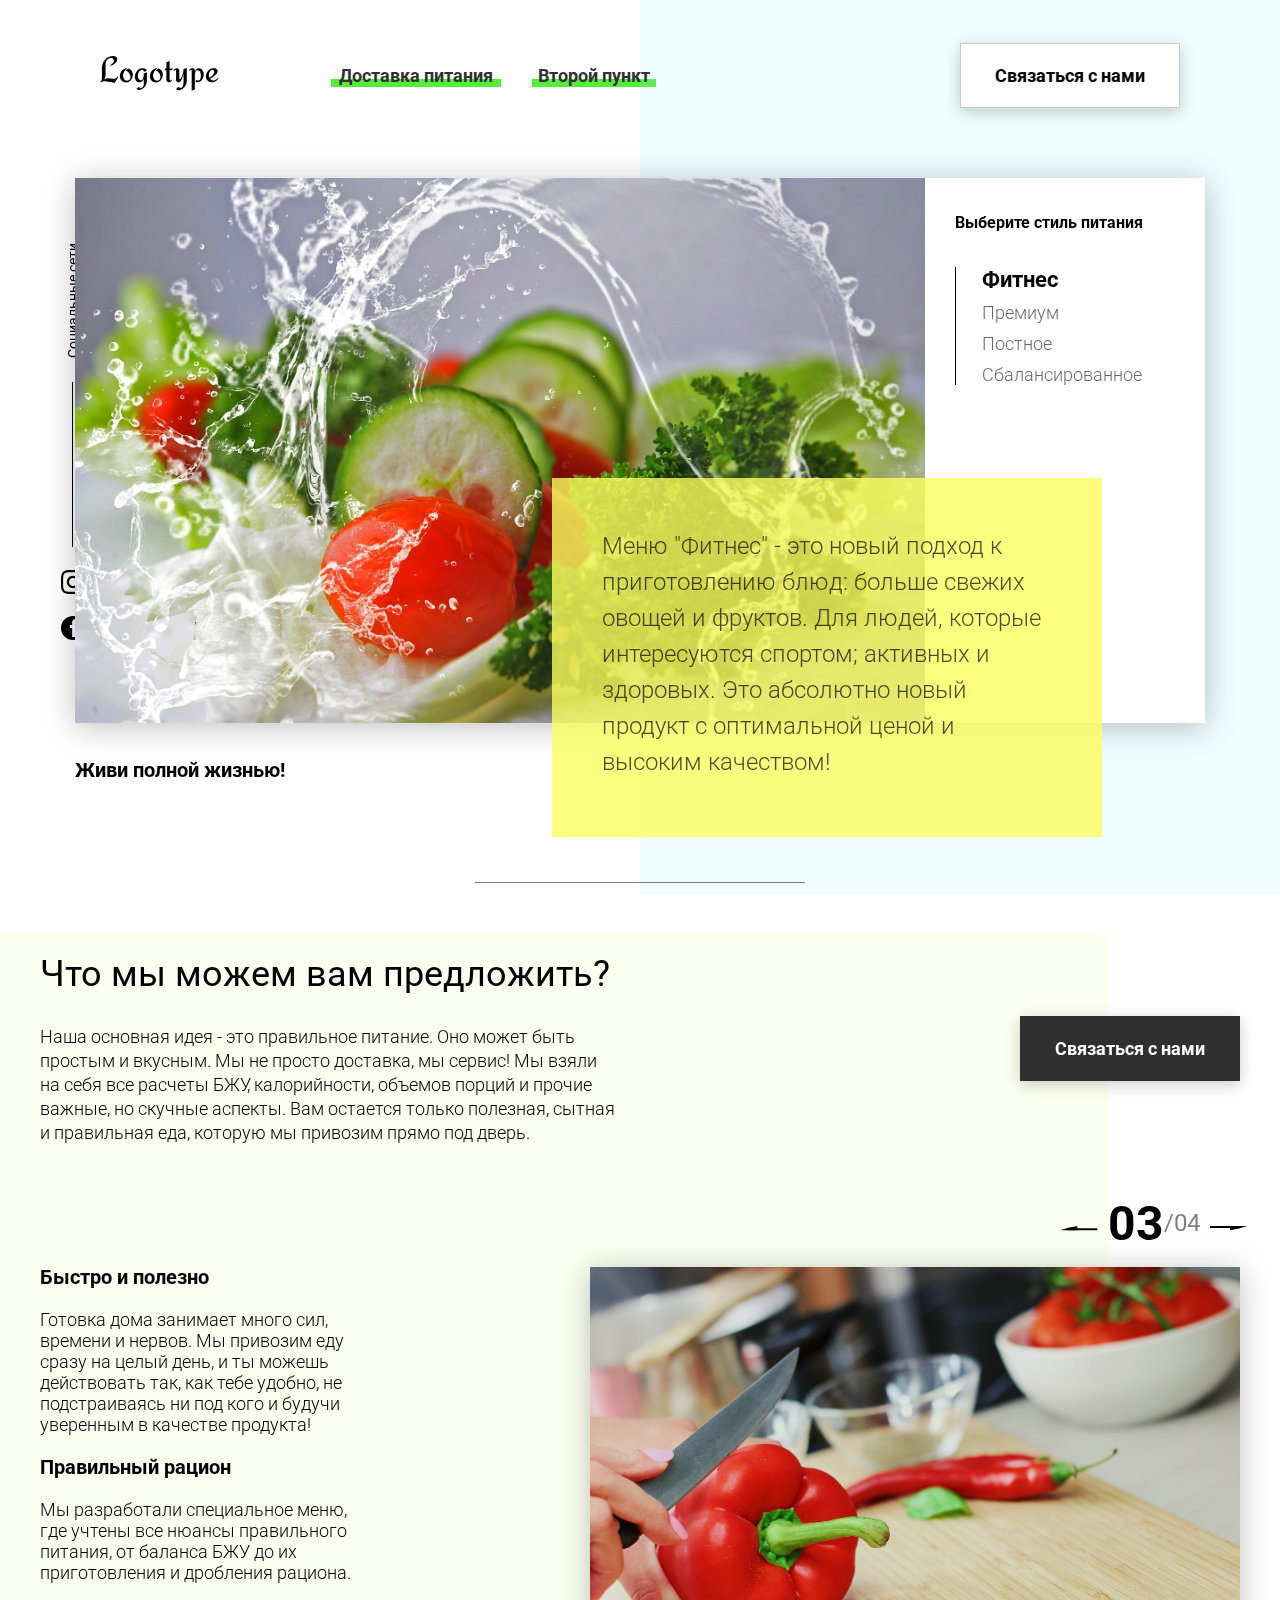
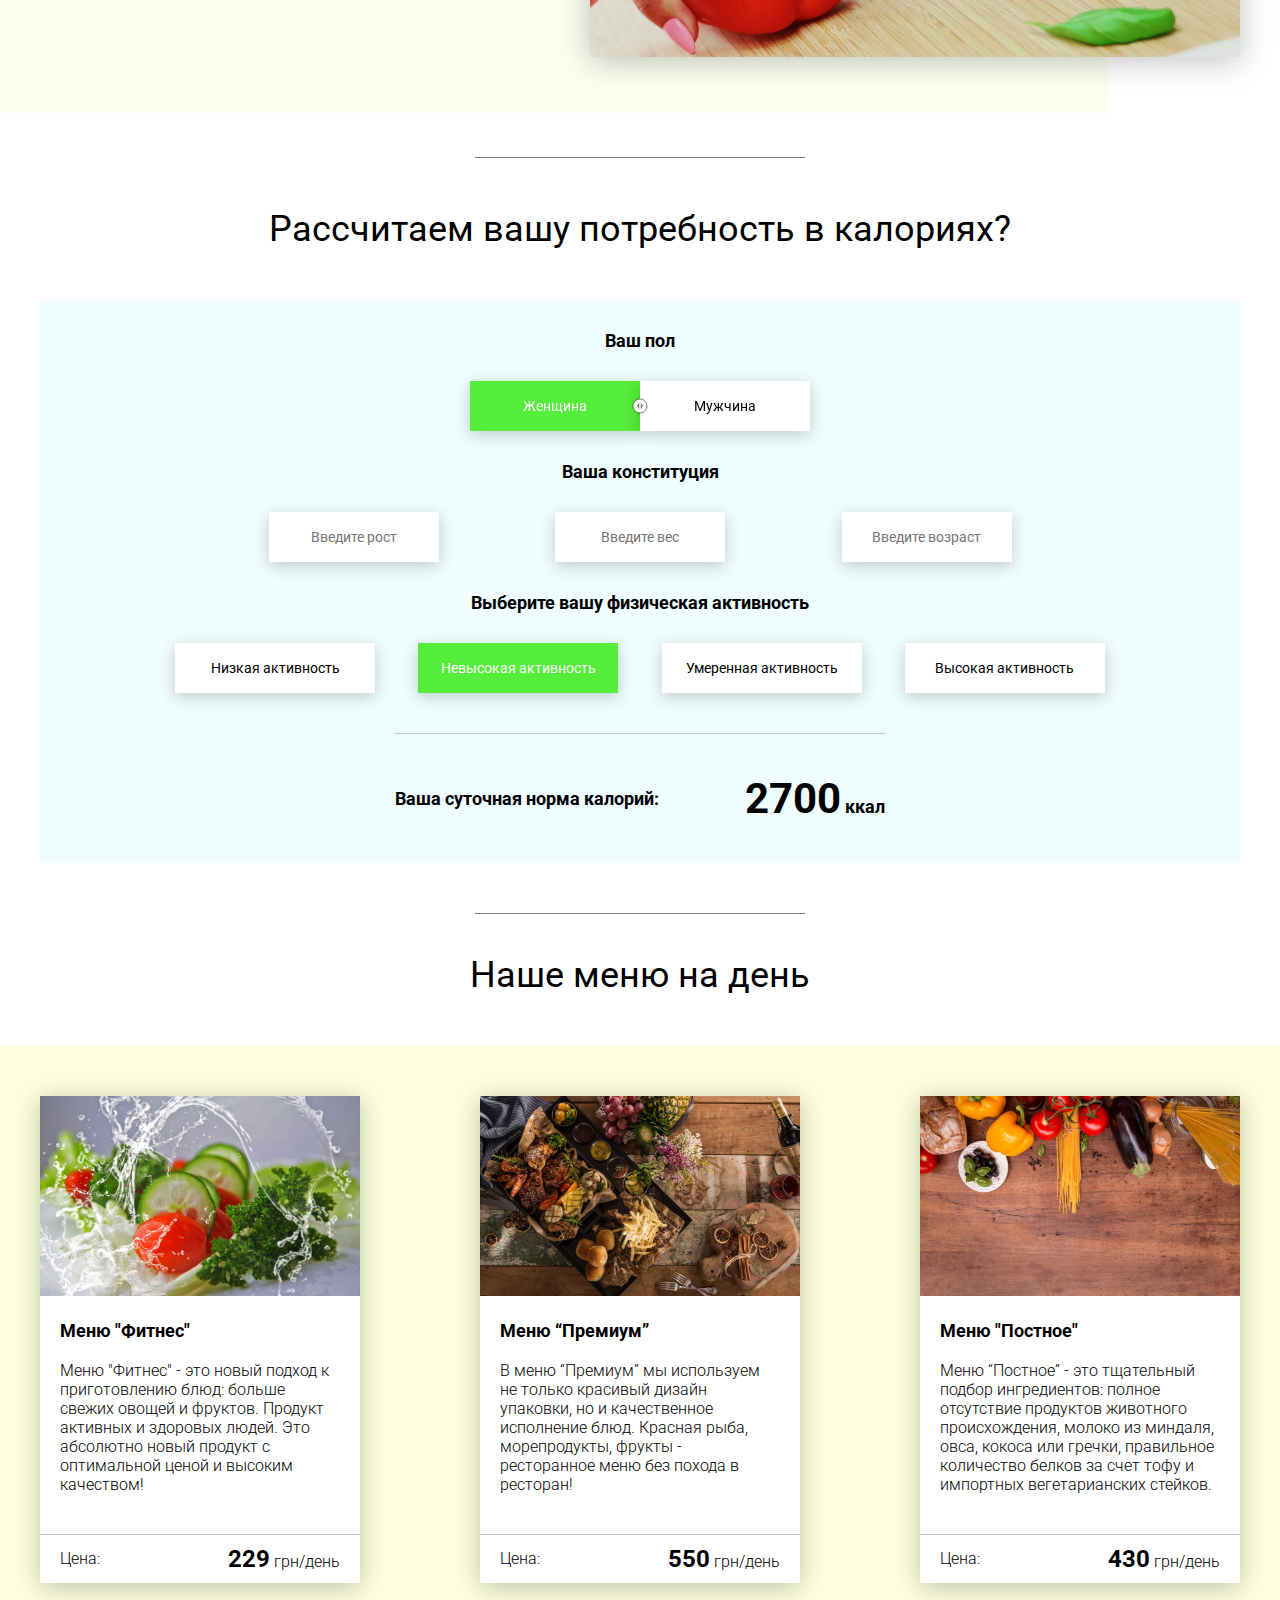
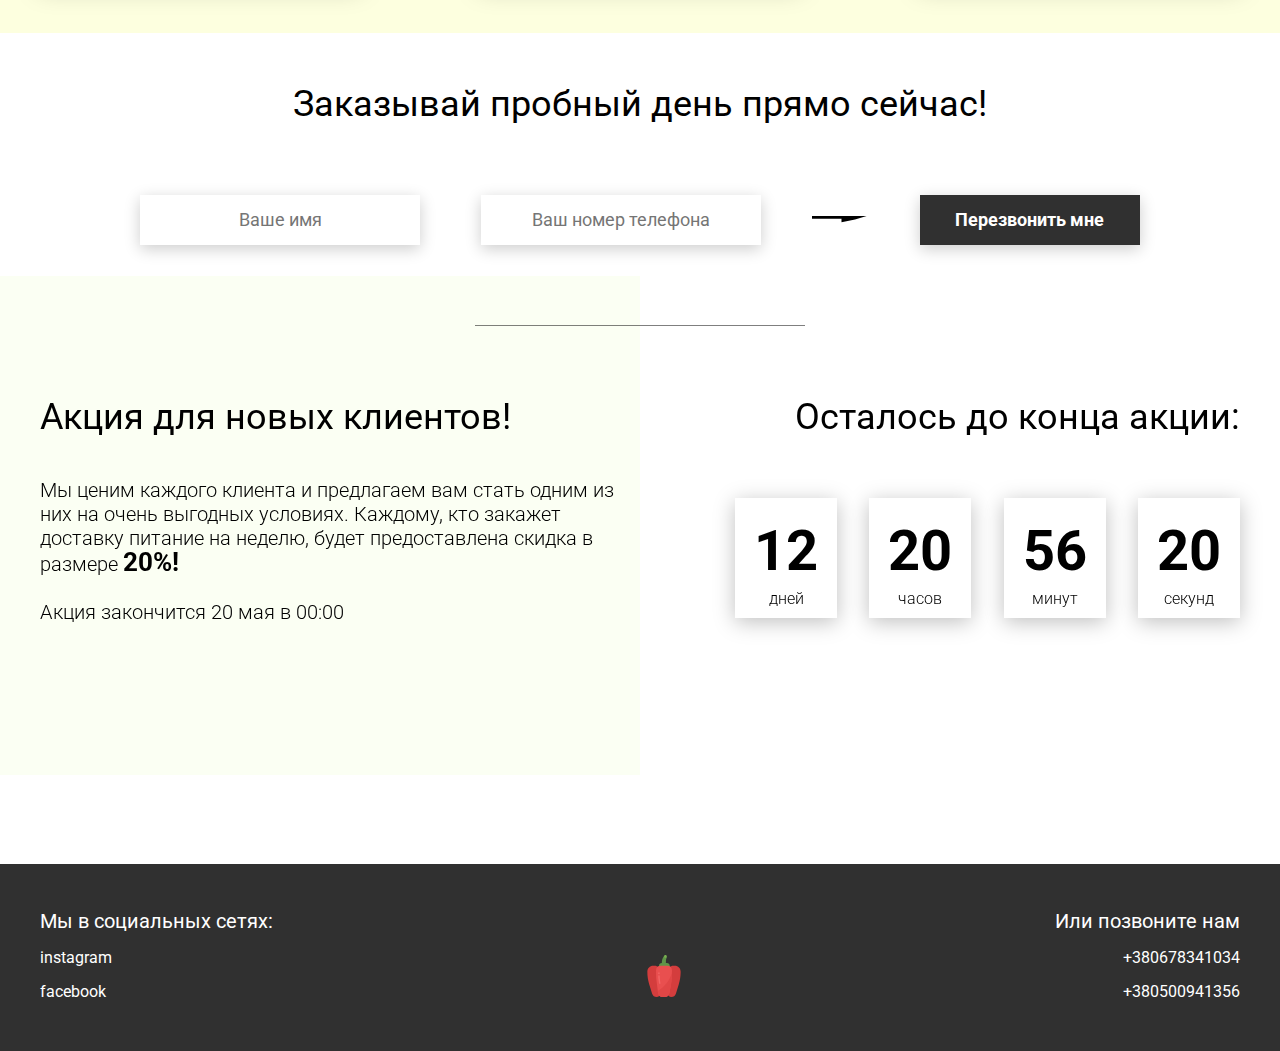
==== Tabs/tabs.html @ c3849057 "create tabs on page" ====
<!DOCTYPE html>
<html lang="en">
<head>
    <meta charset="UTF-8">
    <meta name="viewport" content="width=device-width, initial-scale=1.0">
    <title>Food</title>
    <link rel="stylesheet" href="css/style.css">
</head>
<body>
    <header class="header">
        <div class="header__left-block">
            <div class="header__logo">
                <img src="icons/logo.svg" alt="Логотип">
            </div>
            <nav class="header__links">
                <a href="#" class="header__link">Доставка питания</a>
                <a href="#" class="header__link">Второй пункт</a>
            </nav>
        </div>
        <div class="header__right-block">
            <button class="btn btn_white">Связаться с нами</button>
        </div>
    </header>
    <div class="sidepanel">
        <div class="sidepanel__text"><span>Социальные сети</span></div>
        <div class="sidepanel__divider"></div>
        <a href="#" class="sidepanel__icon">
            <img src="icons/instagram.svg" alt="instagram">
        </a>
        <a href="#" class="sidepanel__icon">
            <img src="icons/facebook.svg" alt="facebook">
        </a>
    </div>

    <div class="preview">
        <div class="bgc_blue"></div>
        <div class="container">
            <div class="tabcontainer">
                <div class="tabcontent">
                    <img src="img/tabs/vegy.jpg" alt="vegy">
                    <div class="tabcontent__descr">
                        Меню "Фитнес" - это новый подход к приготовлению блюд: больше свежих овощей и фруктов. Для людей, которые интересуются спортом; активных и здоровых. Это абсолютно новый продукт с оптимальной ценой и высоким качеством!
                    </div>
                </div>
                <div class="tabcontent">
                    <img src="img/tabs/elite.jpg" alt="elite">
                    <div class="tabcontent__descr">
                        Меню “Премиум” - мы используем не только красивый дизайн упаковки, но и качественное исполнение блюд. Красная рыба, морепродукты, фрукты - ресторанное меню без похода в ресторан!                                     
                    </div>
                </div>
                <div class="tabcontent">
                    <img src="img/tabs/post.jpg" alt="post">
                    <div class="tabcontent__descr">
                        Наше специальное “Постное меню” - это тщательный подбор ингредиентов: полное отсутствие продуктов животного происхождения. Полная гармония с собой и природой в каждом элементе! Все будет Ом!                                     
                    </div>
                </div>
                <div class="tabcontent">
                    <img src="img/tabs/vegy.jpg" alt="vegy">
                    <div class="tabcontent__descr">
                        Меню "Сбалансированное" - это соответствие вашего рациона всем научным рекомендациям. Мы тщательно просчитываем вашу потребность в к/б/ж/у и создаем лучшие блюда для вас.
                    </div>
                </div>
                <div class="tabheader">
                    <h3>Выберите стиль питания</h3>
                    <div class="tabheader__items">
                        <div class="tabheader__item tabheader__item_active">Фитнес</div>
                        <div class="tabheader__item">Премиум</div>
                        <div class="tabheader__item">Постное</div>
                        <div class="tabheader__item">Сбалансированное</div>
                    </div>
                </div>
            </div>
            <div class="preview__life">Живи полной жизнью!</div>
        </div>
    </div>

    <div class="divider"></div>

    <div class="offer">
        <div class="bgc_y"></div>
        <div class="container">
            <div class="offer__text">
                <h2 class="title">Что мы можем вам предложить?</h2>
                <div class="offer__descr">
                    Наша основная идея - это правильное питание. Оно может быть простым и вкусным. Мы не просто доставка, мы сервис! Мы взяли на себя все расчеты БЖУ, калорийности, объемов порций и прочие важные, но скучные аспекты. Вам остается только полезная, сытная и правильная еда, которую мы привозим прямо под дверь.
                </div>
            </div>
            <div class="offer__action">
                <button class="btn btn_dark">Связаться с нами</button>
            </div>
        </div>
        <div class="container">
            <div class="offer__advantages">
                <h2>Быстро и полезно</h2>
                <div class="offer__advantages-text">
                    Готовка дома занимает много сил, времени и нервов. Мы привозим еду сразу на целый день, и ты можешь действовать так, как тебе удобно, не подстраиваясь ни под кого и будучи уверенным в качестве продукта!
                </div>
                <h2>Правильный рацион</h2>
                <div class="offer__advantages-text">
                    Мы разработали специальное меню, где учтены все нюансы правильного питания, от баланса БЖУ до их приготовления и дробления рациона.
                </div>
            </div>
            <div class="offer__slider">
                <div class="offer__slider-counter">
                    <div class="offer__slider-prev">
                        <img src="icons/left.svg" alt="prev">
                    </div>
                    <span id="current">03</span>
                    /
                    <span id="total">04</span>
                    <div class="offer__slider-next">
                        <img src="icons/right.svg" alt="next">
                    </div>
                </div>
                <div class="offer__slider-wrapper">
                    <div class="offer__slide">
                        <img src="img/slider/pepper.jpg" alt="pepper">
                    </div>
                    <!-- <div class="offer__slide">
                        <img src="img/slider/food-12.jpg" alt="food">
                    </div>
                    <div class="offer__slide">
                        <img src="img/slider/olive-oil.jpg" alt="oil">
                    </div>
                    <div class="offer__slide">
                        <img src="img/slider/paprika.jpg" alt="paprika">
                    </div> -->
                </div>
            </div>
        </div>
    </div>

    <div class="divider"></div>

    <div class="calculating">
        <div class="container">
            <h2 class="title">Рассчитаем вашу потребность в калориях?
            </h2>
            <div class="calculating__field">
                <div class="calculating__subtitle">
                    Ваш пол
                </div>
                <div class="calculating__choose" id="gender">
                    <div class="calculating__choose-item calculating__choose-item_active">Женщина</div>
                    <div class="calculating__choose-item">Мужчина</div>
                </div>

                <div class="calculating__subtitle">
                    Ваша конституция
                </div>
                <div class="calculating__choose calculating__choose_medium">
                    <input type="text" id="height" placeholder="Введите рост" class="calculating__choose-item">
                    <input type="text" id="weight" placeholder="Введите вес"  class="calculating__choose-item">
                    <input type="text" id="age" placeholder="Введите возраст" class="calculating__choose-item">
                </div>

                <div class="calculating__subtitle">
                    Выберите вашу физическая активность
                </div>
                <div class="calculating__choose calculating__choose_big">
                    <div id="low" class="calculating__choose-item">Низкая активность </div>
                    <div id="small"  class="calculating__choose-item calculating__choose-item_active">Невысокая активность</div>
                    <div id="medium" class="calculating__choose-item">Умеренная активность</div>
                    <div id="high" class="calculating__choose-item">Высокая активность</div>
                </div>

                <div class="calculating__divider"></div>

                <div class="calculating__total">
                    <div class="calculating__subtitle">
                        Ваша суточная норма калорий:
                    </div>
                    <div class="calculating__result">
                        <span>2700</span> ккал
                    </div>
                </div>
            </div>
        </div>
    </div>

    <div class="divider"></div>

    <div class="menu">
        <h2 class="title">Наше меню на день</h2>

        <div class="menu__field">
            <div class="container">
                <div class="menu__item">
                    <img src="img/tabs/vegy.jpg" alt="vegy">
                    <h3 class="menu__item-subtitle">Меню "Фитнес"</h3>
                    <div class="menu__item-descr">Меню "Фитнес" - это новый подход к приготовлению блюд: больше свежих овощей и фруктов. Продукт активных и здоровых людей. Это абсолютно новый продукт с оптимальной ценой и высоким качеством!</div>
                    <div class="menu__item-divider"></div>
                    <div class="menu__item-price">
                        <div class="menu__item-cost">Цена:</div>
                        <div class="menu__item-total"><span>229</span> грн/день</div>
                    </div>
                </div>
                <div class="menu__item">
                    <img src="img/tabs/elite.jpg" alt="elite">
                    <h3 class="menu__item-subtitle">Меню “Премиум”</h3>
                    <div class="menu__item-descr">В меню “Премиум” мы используем не только красивый дизайн упаковки, но и качественное исполнение блюд. Красная рыба, морепродукты, фрукты - ресторанное меню без похода в ресторан!</div>
                    <div class="menu__item-divider"></div>
                    <div class="menu__item-price">
                        <div class="menu__item-cost">Цена:</div>
                        <div class="menu__item-total"><span>550</span> грн/день</div>
                    </div>
                </div>
                <div class="menu__item">
                    <img src="img/tabs/post.jpg" alt="post">
                    <h3 class="menu__item-subtitle">Меню "Постное"</h3>
                    <div class="menu__item-descr">Меню “Постное” - это тщательный подбор ингредиентов: полное отсутствие продуктов животного происхождения, молоко из миндаля, овса, кокоса или гречки, правильное количество белков за счет тофу и импортных вегетарианских стейков. </div>
                    <div class="menu__item-divider"></div>
                    <div class="menu__item-price">
                        <div class="menu__item-cost">Цена:</div>
                        <div class="menu__item-total"><span>430</span> грн/день</div>
                    </div>
                </div>
            </div>
        </div>
    </div>

    <div class="order">
        <div class="container">
            <div class="title">Заказывай пробный день прямо сейчас!</div>
            <form action="#" class="order__form">
                <input required placeholder="Ваше имя" name="name" type="text" class="order__input">
                <input required placeholder="Ваш номер телефона" name="phone" type="phone" class="order__input">
                <img src="icons/right.svg" alt="right">
                <button class="btn btn_dark btn_min">Перезвонить мне</button>
            </form>
        </div>
    </div>

    <div class="divider"></div>

    <div class="promotion">
        <div class="bgc_y"></div>
        <div class="container">
            <div class="promotion__text">
                <div class="title">Акция для новых клиентов!</div>
                <div class="promotion__descr">
                    Мы ценим каждого клиента и предлагаем вам стать одним из них на очень выгодных условиях. 
                    Каждому, кто закажет доставку питание на неделю, будет предоставлена скидка в размере <span>20%!</span>
                    <br><br>
                    Акция закончится 20 мая в 00:00
                </div>
            </div>
            <div class="promotion__timer">
                <div class="title">Осталось до конца акции:</div>
                <div class="timer">
                    <div class="timer__block">
                        <span id="days">12</span>
                        дней
                    </div>
                    <div class="timer__block">
                        <span id="hours">20</span>
                        часов
                    </div>
                    <div class="timer__block">
                        <span id="minutes">56</span>
                        минут
                    </div>
                    <div class="timer__block">
                        <span id="seconds">20</span>
                        секунд
                    </div>
                </div>
            </div>
        </div>
    </div>

    <footer class="footer">
        <div class="container">
            <div class="social">
                <div class="subtitle">Мы в социальных сетях:</div>
                <a href="#" class="link">instagram</a>
                <a href="#" class="link">facebook</a>
            </div>
            <div class="pepper">
                <img src="icons/veg.svg" alt="pepper">
            </div>
            <div class="call">
                <div class="subtitle">Или позвоните нам</div>
                <a href="#" class="link">+380678341034</a>
                <a href="#" class="link">+380500941356</a>
            </div>
        </div>
    </footer>

    <div class="modal">
        <div class="modal__dialog">
            <div class="modal__content">
                <form action="#">
                    <div class="modal__close">&times;</div>
                    <div class="modal__title">Мы свяжемся с вами как можно быстрее!</div>
                    <input required placeholder="Ваше имя" name="name" type="text" class="modal__input">
                    <input required placeholder="Ваш номер телефона" name="phone" type="phone" class="modal__input">
                    <button class="btn btn_dark btn_min">Перезвонить мне</button>
                </form>
            </div>
        </div>
    </div>

    <script src="js/script-tabs.js"></script>
</body>
</html>
---- Tabs/css/style.css ----
@import url(https://fonts.googleapis.com/css?family=Roboto:300,400,700&display=swap&subset=cyrillic-ext);*{box-sizing:border-box;margin:0;padding:0;font-family:Roboto,sans-serif}a{text-decoration:none}.btn{width:220px;height:65px;display:flex;justify-content:center;align-items:center;background-color:#fff;font-size:18px;font-weight:700;border:1px solid rgba(0,0,0,.2);box-shadow:0 4px 15px rgba(0,0,0,.2);cursor:pointer;transition:.3s all;outline:0}.btn_white{background-color:#fff}.btn_dark{background-color:#303030;color:#fff;border:none}.btn_min{height:50px}.btn:hover{box-shadow:0 4px 30px rgba(0,0,0,.3)}.container{max-width:1200px;margin:0 auto}.divider{width:330px;height:1px;margin:0 auto;background-color:rgba(0,0,0,.5)}.title{font-size:36px;font-weight:400}.header{display:flex;justify-content:space-between;align-items:center;height:150px;padding:0 100px}.header__left-block{display:flex;justify-content:space-between;min-width:550px}.header__logo{max-width:170px}.header__logo img{width:100%}.header__links{display:flex;align-items:center}.header__link{position:relative;margin-right:45px;font-weight:700;font-size:18px;color:#303030}.header__link:after{content:'';position:absolute;display:block;width:110%;left:-5%;bottom:-1px;z-index:-1;height:8px;background:#54ed39}.header__link:last-child{margin-right:0}.sidepanel{position:fixed;left:60px;top:240px;height:400px;width:25px;display:flex;flex-direction:column;justify-content:space-between;align-items:center}.sidepanel__text{width:120px;height:120px;font-size:14px}.sidepanel__text span{display:flex;transform:rotate(-90deg) translateX(-50px)}.sidepanel__divider{width:1px;height:165px;background-color:#000}.sidepanel__icon{width:24px;height:24px}.sidepanel__icon img{width:100%}.preview{padding:28px 0 100px 0;position:relative}.preview__life{font-weight:700;font-size:20px;margin-left:35px;margin-top:35px}.bgc_blue{position:absolute;right:0;top:-155px;width:50vw;height:900px;background:rgba(146,242,255,.15);z-index:-1}.tabcontainer{display:flex;width:1130px;margin:0 auto;box-shadow:0 4px 30px rgba(0,0,0,.25)}.tabcontent{width:850px;position:relative}.tabcontent img{width:100%;height:100%;object-fit:cover}.tabcontent__descr{position:absolute;top:300px;right:-177px;width:550px;height:359px;background:rgba(251,254,93,.8);padding:50px;font-size:24px;font-weight:300;line-height:36px;color:rgba(0,0,0,.7)}.tabheader{width:280px;padding:35px 30px;background-color:#fff}.tabheader h3{font-weight:700;font-size:16px}.tabheader__items{margin-top:35px;padding-left:26px;border-left:1px solid #000}.tabheader__item{font-weight:700;font-size:18px;font-weight:300;margin-top:10px;color:rgba(0,0,0,.6);cursor:pointer;transition:.3s all}.tabheader__item_active{color:#000;font-size:22px;font-weight:700}.offer{padding:70px 0 100px 0;position:relative}.offer .container{display:flex;justify-content:space-between}.offer .bgc_y{position:absolute;width:1109px;height:780px;background:rgba(243,255,222,.45);z-index:-1;top:50px}.offer__text{width:580px}.offer__descr{font-size:18px;margin-top:30px;font-weight:300;line-height:24px}.offer__action{display:flex;align-items:center;justify-content:flex-end}.offer__advantages{width:330px;margin-top:50px}.offer__advantages h2{font-weight:700;font-size:20px;margin-top:20px}.offer__advantages h2:first-child{margin-top:70px}.offer__advantages-text{margin-top:20px;font-size:18px;font-weight:300;line-height:21px}.offer__slider{width:650px;margin-top:50px;display:flex;flex-direction:column;align-items:flex-end}.offer__slider-counter{display:flex;width:180px;align-items:center;font-size:24px;color:rgba(0,0,0,.5)}.offer__slider-wrapper{width:100%;margin-top:15px;box-shadow:0 4px 30px rgba(0,0,0,.25)}.offer__slider-prev{margin-right:10px;cursor:pointer}.offer__slider-next{margin-left:10px;cursor:pointer}.offer__slider #current{font-size:48px;font-weight:700;color:#000}.offer__slide{width:100%;height:390px}.offer__slide img{width:100%;height:100%;object-fit:cover} .calculating{padding:50px 0}.calculating .title{text-align:center}.calculating__field{width:100%;margin-top:50px;background:rgba(146,242,255,.15);padding:30px 0 40px 0}.calculating__subtitle{text-align:center;font-size:18px;font-weight:700;margin-top:30px}.calculating__subtitle:first-child{margin-top:0}.calculating #gender:after{content:'';position:absolute;top:50%;transform:translateY(-50%);display:block;width:16px;height:16px;background:url(../icons/switch.svg) center center/cover no-repeat}.calculating__choose{position:relative;display:flex;margin-top:30px;justify-content:center}.calculating__choose-item{display:flex;align-items:center;justify-content:center;width:170px;height:50px;padding:0 10px;background:#fff;box-shadow:0 4px 15px rgba(0,0,0,.2);border:none;text-align:center;font-size:14px;cursor:pointer;outline:0;transition:.3s all}.calculating__choose-item_active{color:#fff;background-color:#54ed39}.calculating__choose_medium{width:743px;justify-content:space-between;margin:30px auto 0 auto}.calculating__choose_big{width:930px;justify-content:space-between;margin:30px auto 0 auto}.calculating__choose_big .calculating__choose-item{width:200px}.calculating__divider{width:490px;height:1px;margin:40px auto;background-color:rgba(0,0,0,.2)}.calculating__total{width:490px;margin:0 auto;display:flex;justify-content:space-between;align-items:center}.calculating__result{font-size:18px;font-weight:700}.calculating__result span{font-size:42px}.menu{padding:40px 0 50px 0}.menu .container{display:flex;justify-content:space-between;align-items:flex-start}.menu .title{text-align:center}.menu__field{margin-top:50px;padding:50px 0;width:100%;background:rgba(249,254,126,.25)}.menu__item{width:320px;min-height:450px;background:#fff;box-shadow:0 4px 25px rgba(0,0,0,.25);font-size:16px;font-weight:300}.menu__item img{width:100%;height:200px;object-fit:cover}.menu__item-subtitle{font-weight:700;font-size:18px;padding:0 20px;margin-top:20px}.menu__item-descr{margin-top:20px;padding:0 20px}.menu__item-divider{width:100%;height:1px;background-color:rgba(0,0,0,.25);margin-top:40px}.menu__item-price{display:flex;justify-content:space-between;align-items:center;padding:10px 20px}.menu__item-price span{font-size:24px;font-weight:700}.order{padding-bottom:80px}.order .title{text-align:center}.order__form{margin-top:70px;padding:0 100px;display:flex;justify-content:space-between;align-items:center}.order__form img{transform:scale(1.5)}.order__input{width:280px;height:50px;background:#fff;box-shadow:0 4px 15px rgba(0,0,0,.2);border:none;font-size:18px;text-align:center;padding:0 20px;outline:0}.promotion{padding:70px 0 240px 0;position:relative}.promotion .container{display:flex}.promotion .bgc_y{position:absolute;width:50%;height:499px;background:rgba(243,255,222,.35);z-index:-1;top:-50px;left:0}.promotion__text{width:50%}.promotion__descr{margin-top:40px;font-size:20px;line-height:24px;font-weight:300}.promotion__descr span{font-weight:700;font-size:26px}.promotion__timer{width:50%}.promotion__timer .title{text-align:right}.promotion__timer .timer{margin-top:60px;padding-left:95px;display:flex;justify-content:space-between;align-items:center}.promotion__timer .timer__block{width:102px;height:120px;background:#fff;box-shadow:0 4px 20px rgba(0,0,0,.25);font-size:16px;font-weight:300;text-align:center}.promotion__timer .timer__block span{display:block;margin-top:20px;margin-bottom:5px;font-size:56px;font-weight:700}.footer{min-height:180px;background-color:#303030;padding:45px 0 50px 0;color:#fff}.footer .container{height:100%;display:flex;justify-content:space-between;align-items:flex-end}.footer .subtitle{font-size:20px}.footer .link{display:block;margin-top:15px;font-size:16px;color:#fff}.footer .call{text-align:right}.modal{position:fixed;top:0;left:0;z-index:1050;display:none;width:100%;height:100%;overflow:hidden;background-color:rgba(0,0,0,.5)}.modal__dialog{max-width:500px;margin:40px auto}.modal__content{position:relative;width:100%;padding:40px;background-color:#fff;border:1px solid rgba(0,0,0,.2);border-radius:4px;max-height:80vh;overflow-y:auto}.modal__close{position:absolute;top:8px;right:14px;font-size:30px;color:#000;opacity:.5;font-weight:700;border:none;background-color:transparent;cursor:pointer}.modal__title{text-align:center;font-size:22px;text-transform:uppercase}.modal__input{display:block;margin:20px auto 20px auto;width:280px;height:50px;background:#fff;box-shadow:0 4px 15px rgba(0,0,0,.2);border:none;font-size:18px;text-align:center;padding:0 20px;outline:0}.modal .btn{display:block;width:280px;margin:0 auto}.show{display:block}.hide{display:none}.fade{animation-name: fade;animation-duration: 1.5s;}@keyframes fade{from{opacity: 0.1;}to{opacity: 1;}}
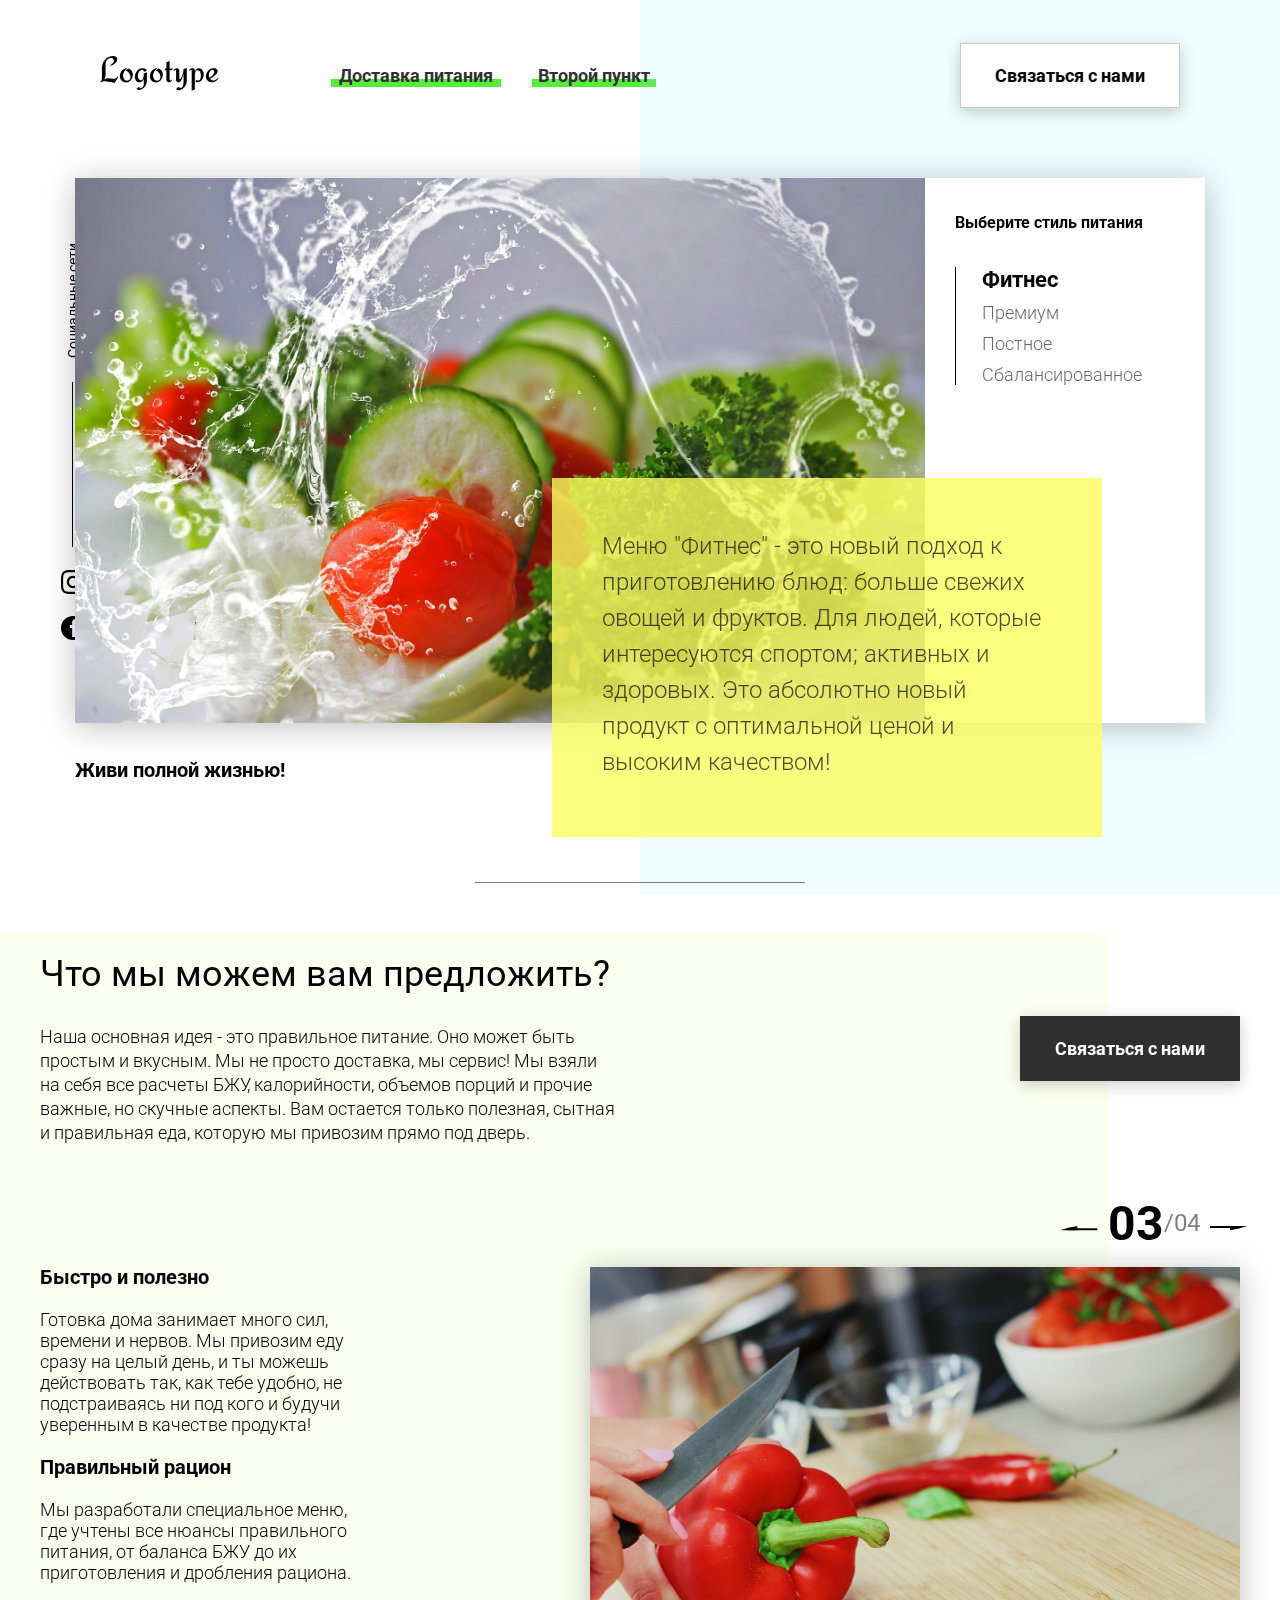
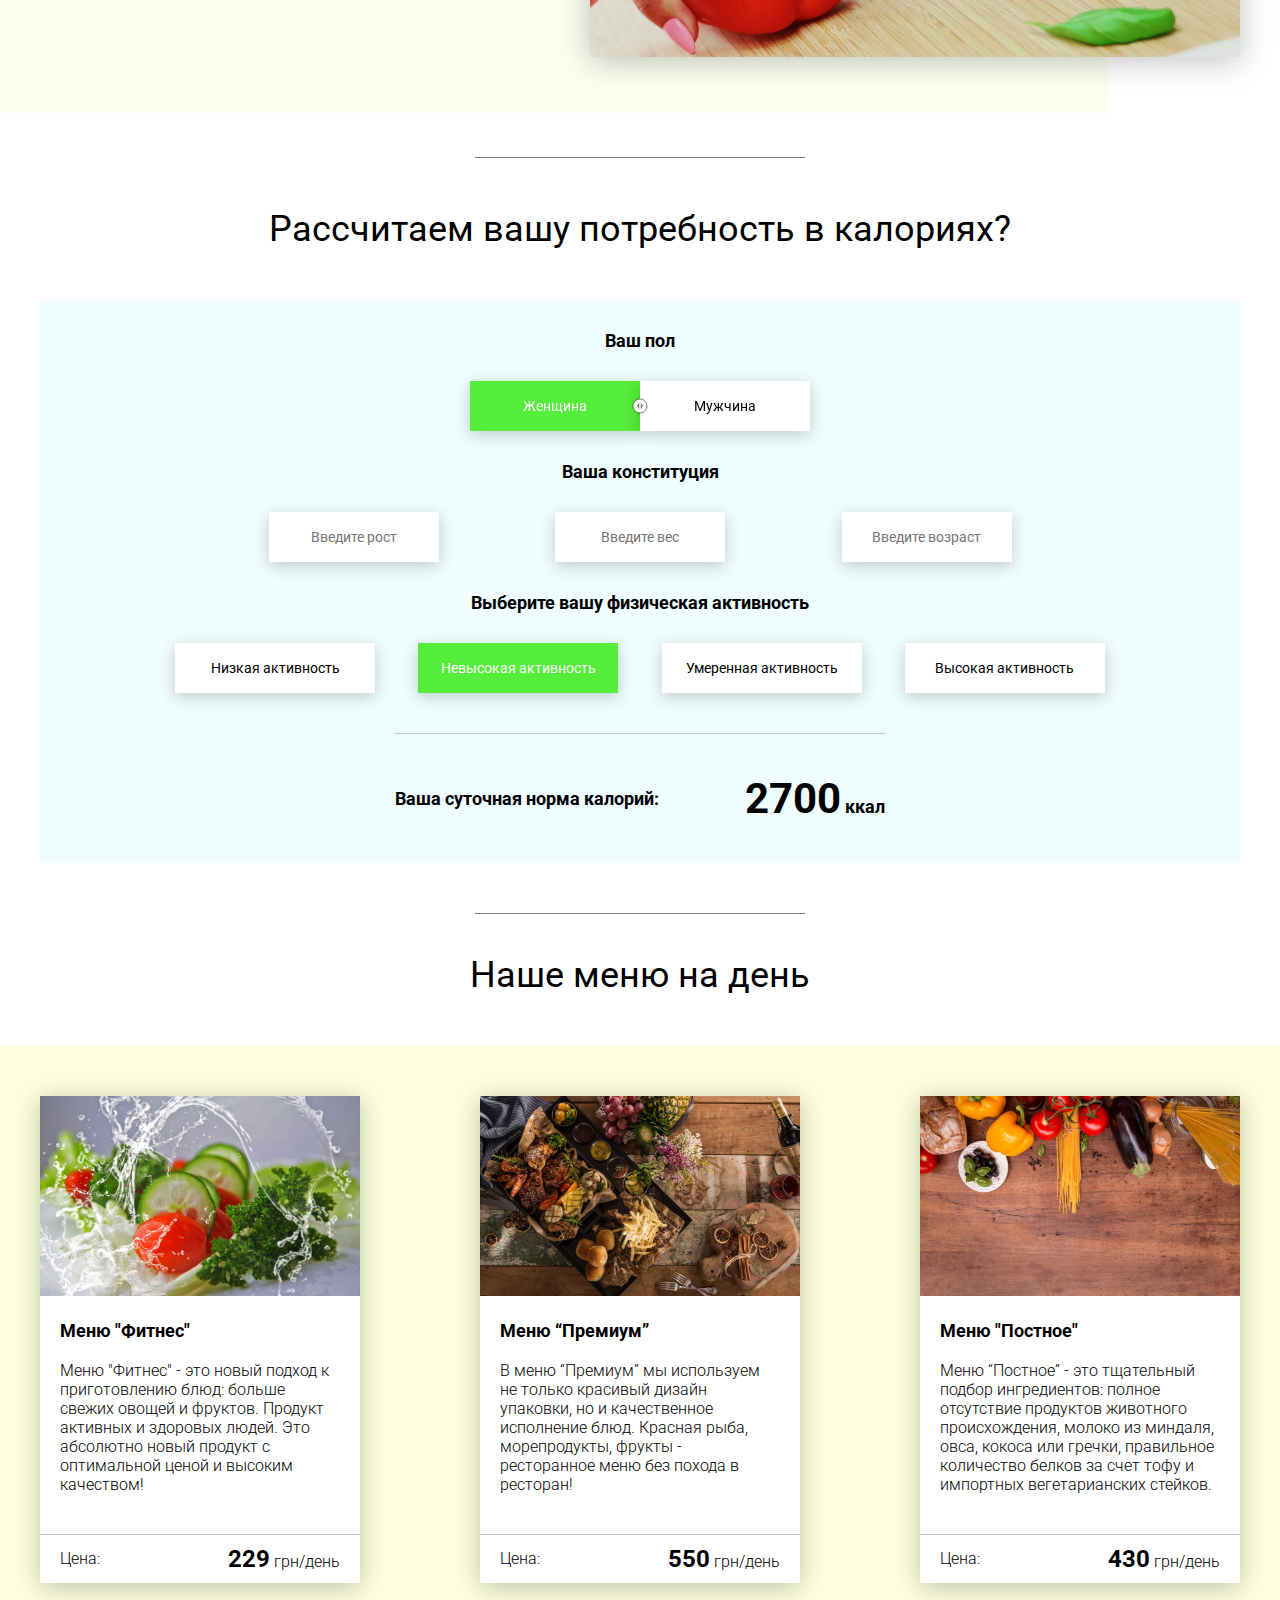
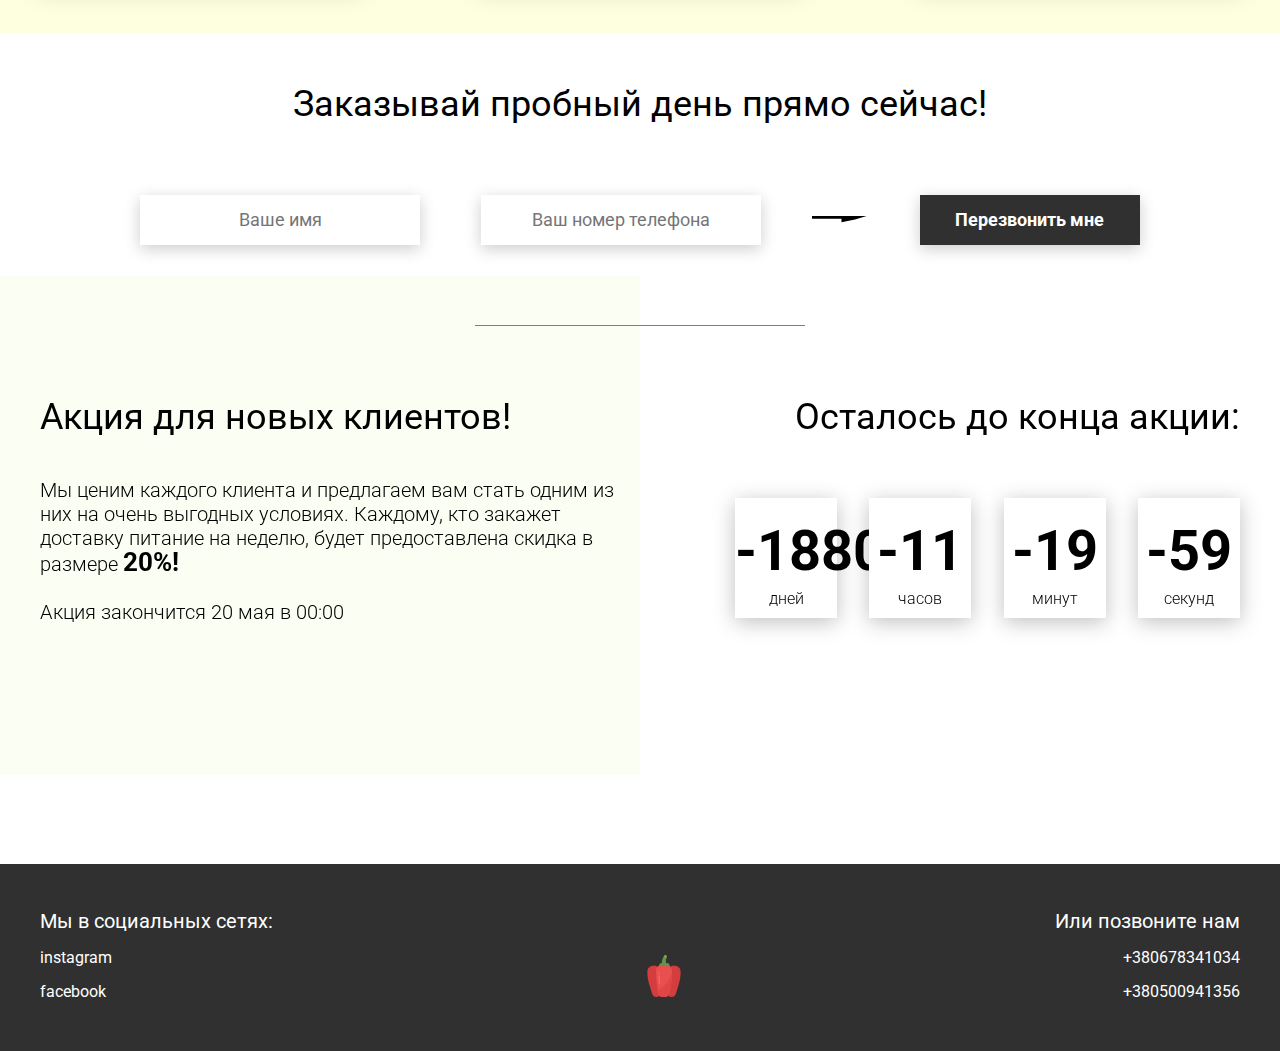
==== commit 22277943: "Создаем таймер обратного счета на сайте" ====
--- a/Tabs/tabs.html
+++ b/Tabs/tabs.html
@@ -302,5 +302,6 @@
     </div>
 
     <script src="js/script-tabs.js"></script>
+    <script src="js/script-timer.js"></script>
 </body>
 </html>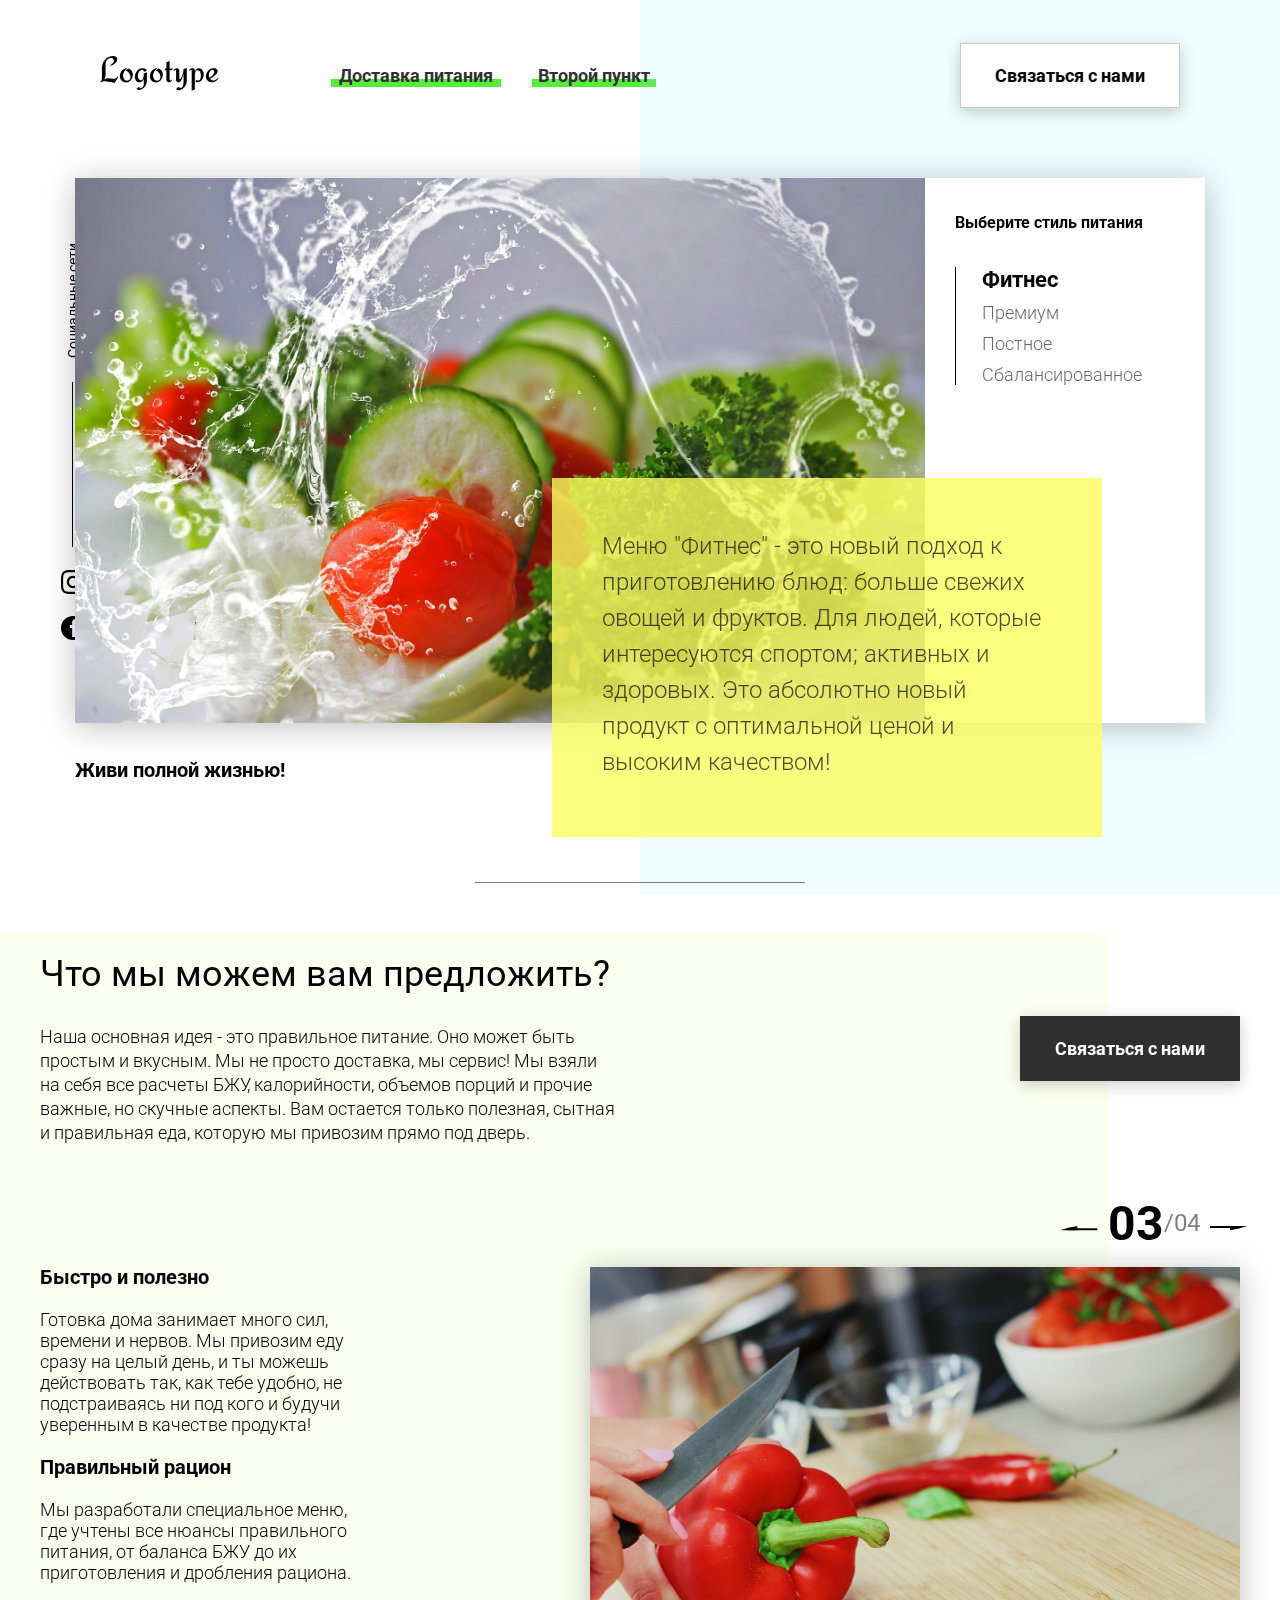
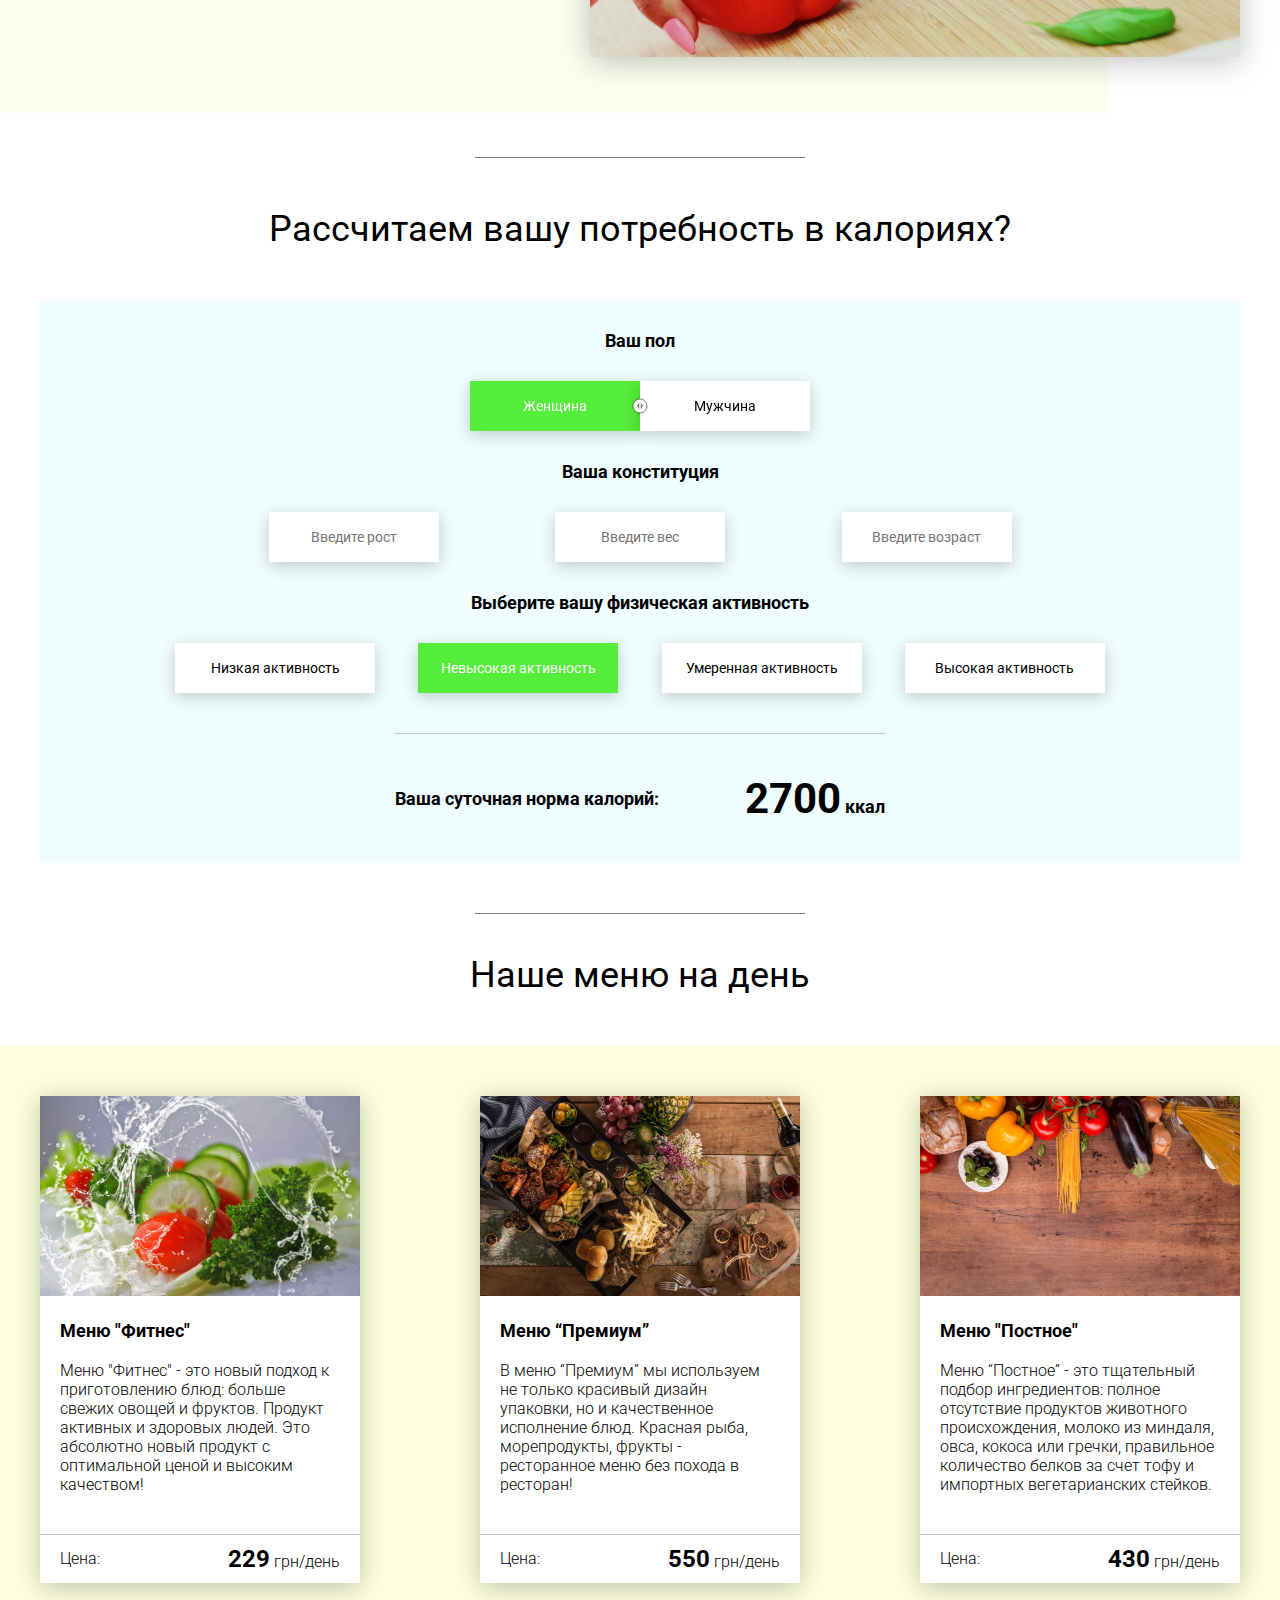
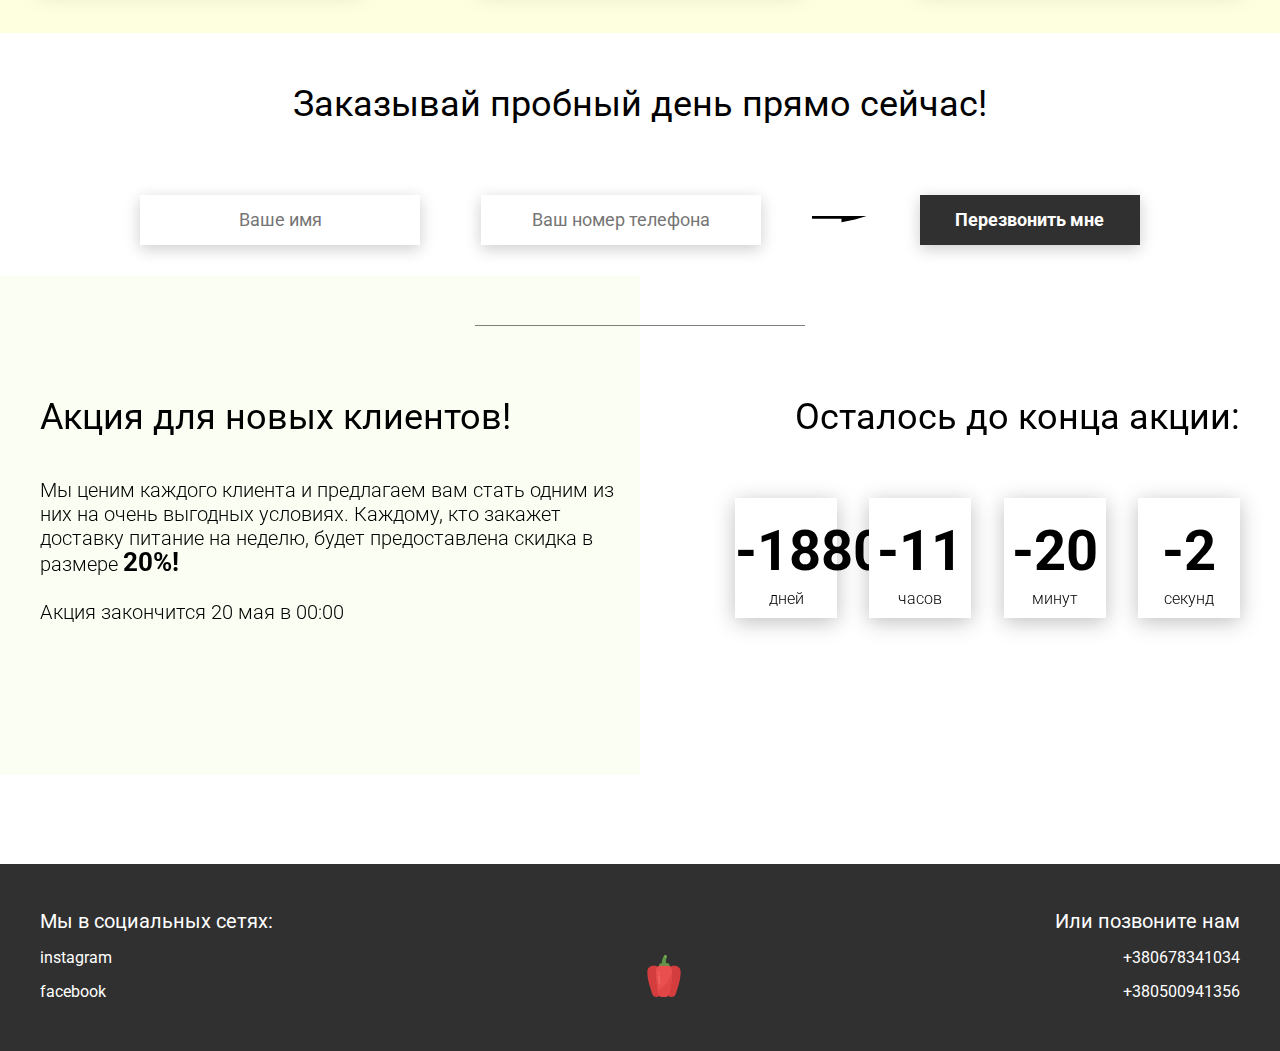
==== commit 92c462e5: "modal_window" ====
--- a/Tabs/tabs.html
+++ b/Tabs/tabs.html
@@ -18,7 +18,7 @@
             </nav>
         </div>
         <div class="header__right-block">
-            <button class="btn btn_white">Связаться с нами</button>
+            <button data-modal class="btn btn_white">Связаться с нами</button>
         </div>
     </header>
     <div class="sidepanel">
@@ -86,7 +86,7 @@
                 </div>
             </div>
             <div class="offer__action">
-                <button class="btn btn_dark">Связаться с нами</button>
+                <button data-modal class="btn btn_dark">Связаться с нами</button>
             </div>
         </div>
         <div class="container">
@@ -291,7 +291,7 @@
         <div class="modal__dialog">
             <div class="modal__content">
                 <form action="#">
-                    <div class="modal__close">&times;</div>
+                    <div data-close class="modal__close">&times;</div>
                     <div class="modal__title">Мы свяжемся с вами как можно быстрее!</div>
                     <input required placeholder="Ваше имя" name="name" type="text" class="modal__input">
                     <input required placeholder="Ваш номер телефона" name="phone" type="phone" class="modal__input">
@@ -303,5 +303,6 @@
 
     <script src="js/script-tabs.js"></script>
     <script src="js/script-timer.js"></script>
+    <script src="js/script-modal.js"></script>
 </body>
 </html>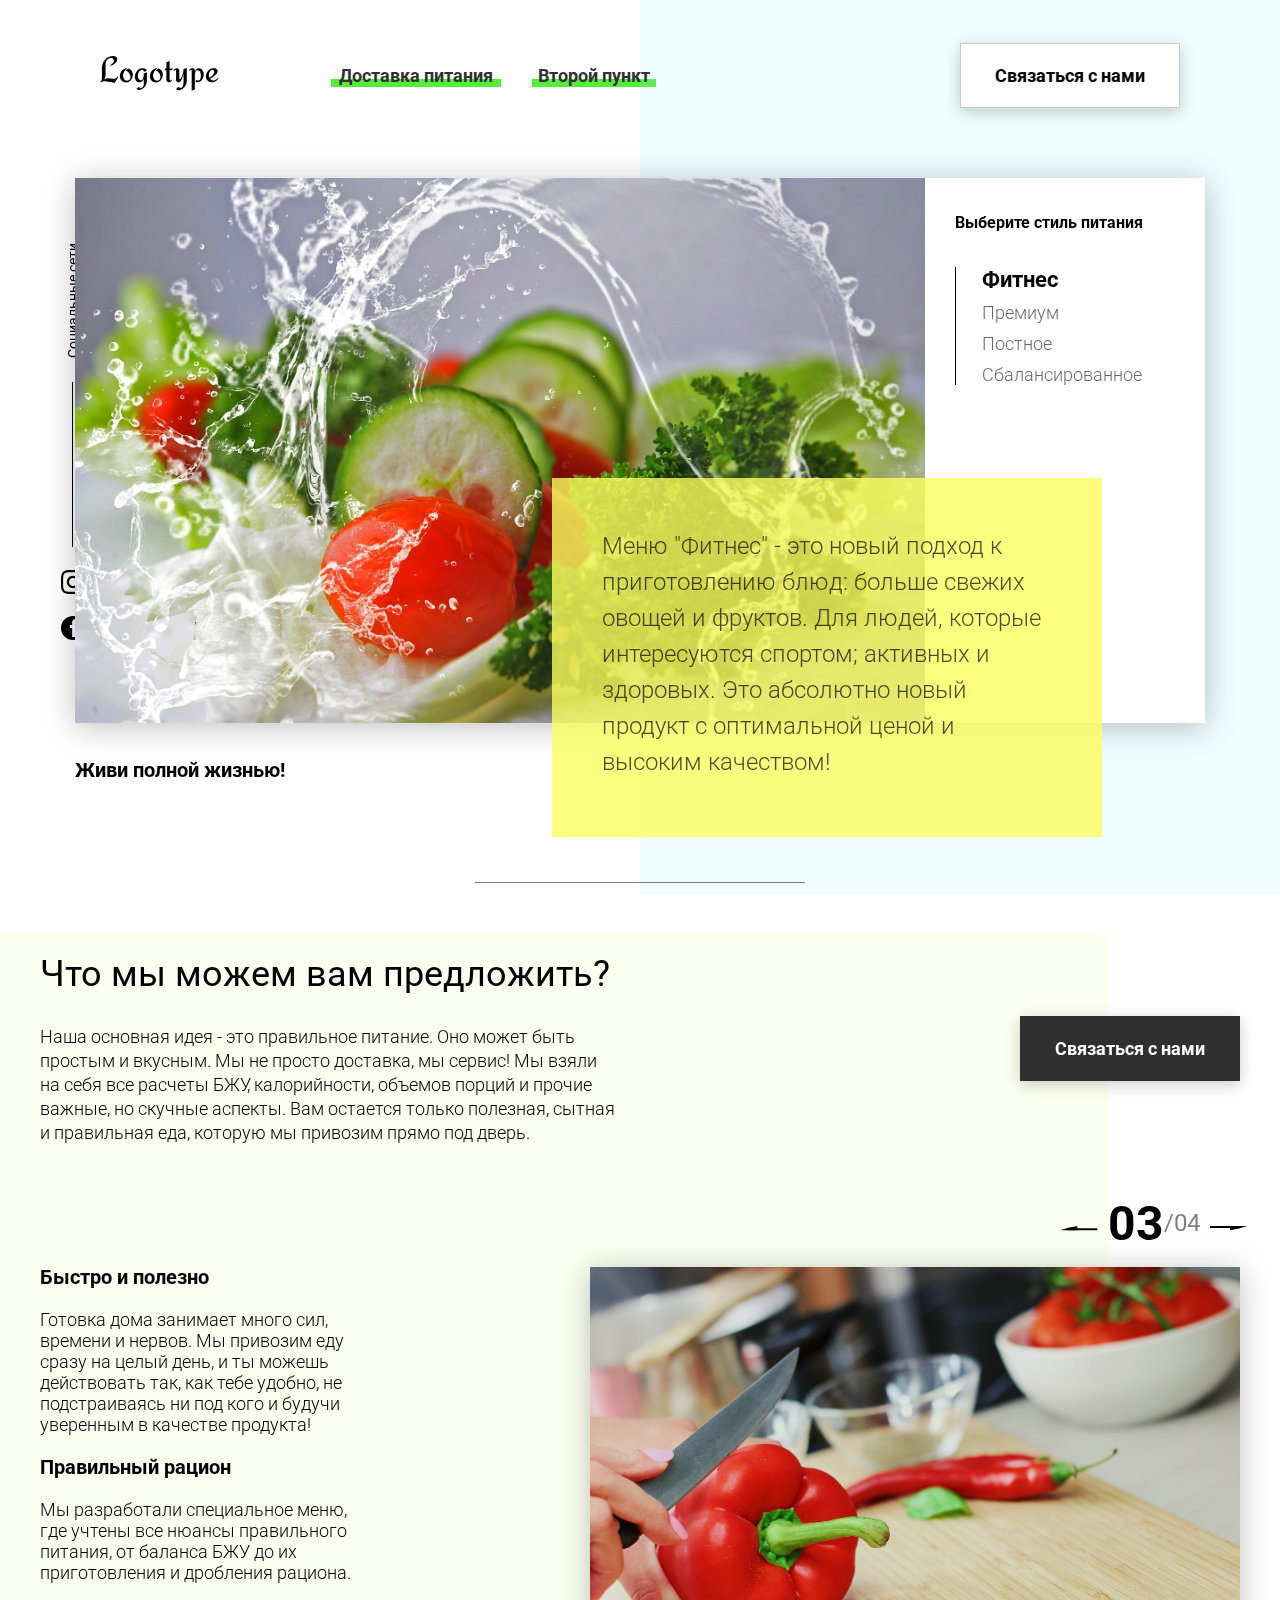
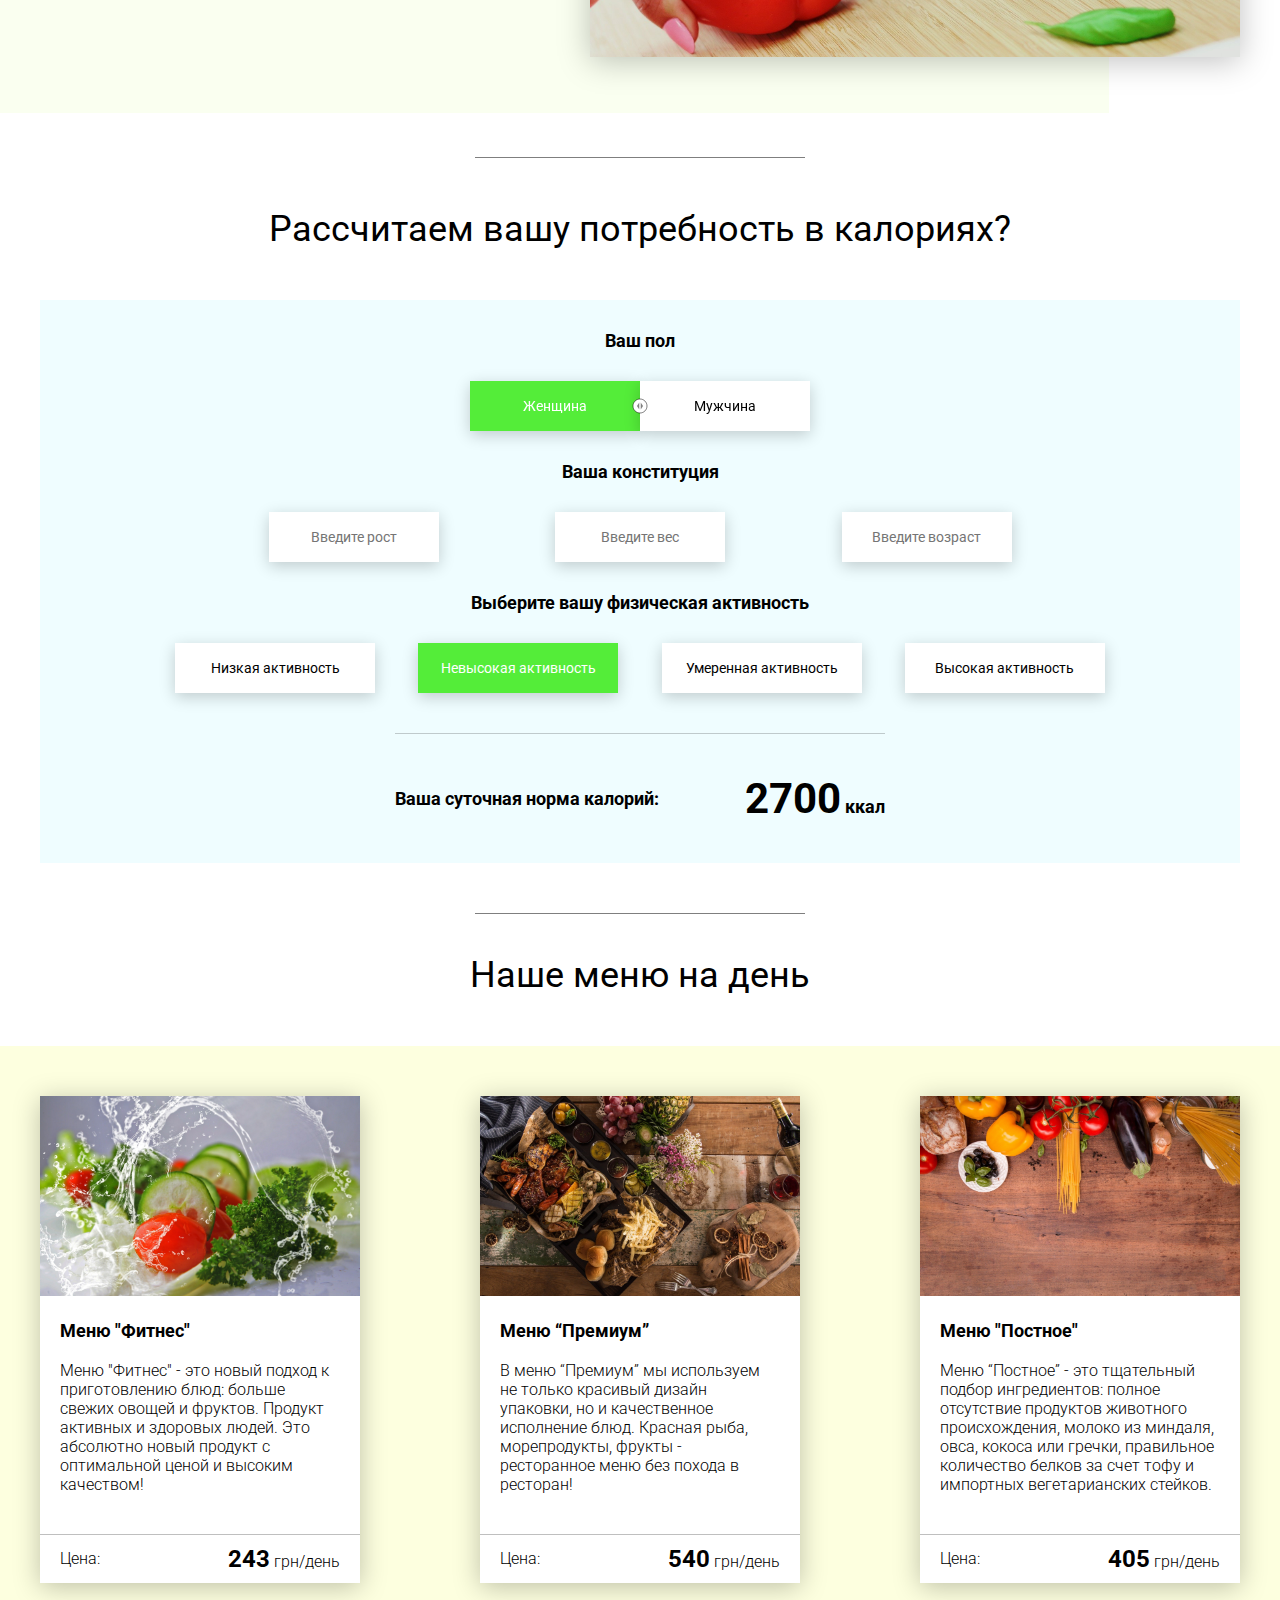
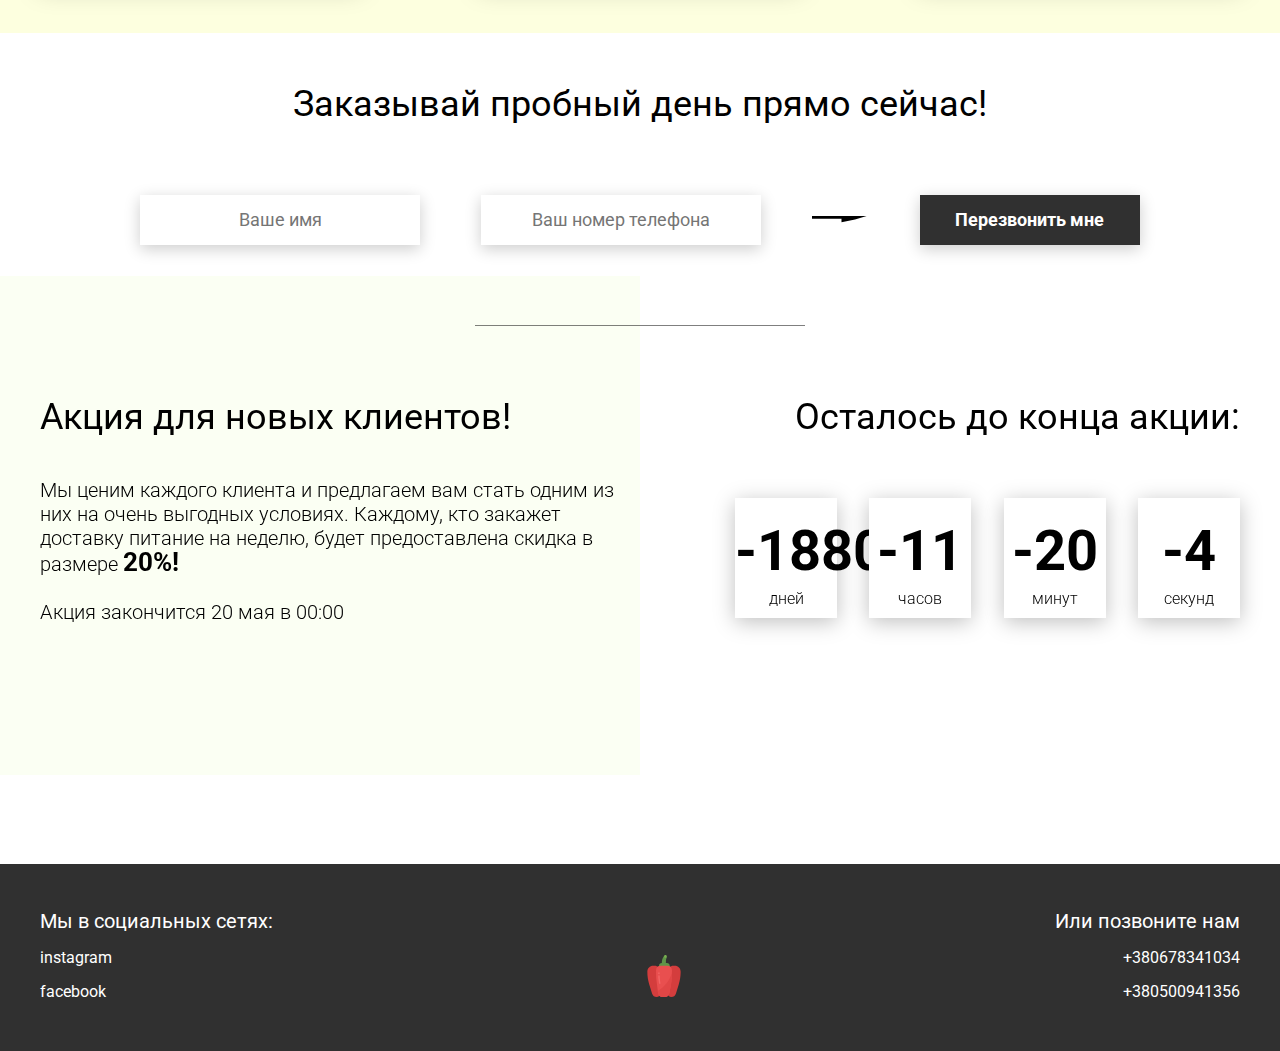
==== commit e9a1cdfd: "projectWithClass" ====
--- a/Tabs/tabs.html
+++ b/Tabs/tabs.html
@@ -185,7 +185,7 @@
 
         <div class="menu__field">
             <div class="container">
-                <div class="menu__item">
+                <!-- <div class="menu__item">
                     <img src="img/tabs/vegy.jpg" alt="vegy">
                     <h3 class="menu__item-subtitle">Меню "Фитнес"</h3>
                     <div class="menu__item-descr">Меню "Фитнес" - это новый подход к приготовлению блюд: больше свежих овощей и фруктов. Продукт активных и здоровых людей. Это абсолютно новый продукт с оптимальной ценой и высоким качеством!</div>
@@ -214,7 +214,7 @@
                         <div class="menu__item-cost">Цена:</div>
                         <div class="menu__item-total"><span>430</span> грн/день</div>
                     </div>
-                </div>
+                </div> -->
             </div>
         </div>
     </div>
@@ -304,5 +304,6 @@
     <script src="js/script-tabs.js"></script>
     <script src="js/script-timer.js"></script>
     <script src="js/script-modal.js"></script>
+    <script src="js/script-class.js"></script>
 </body>
 </html>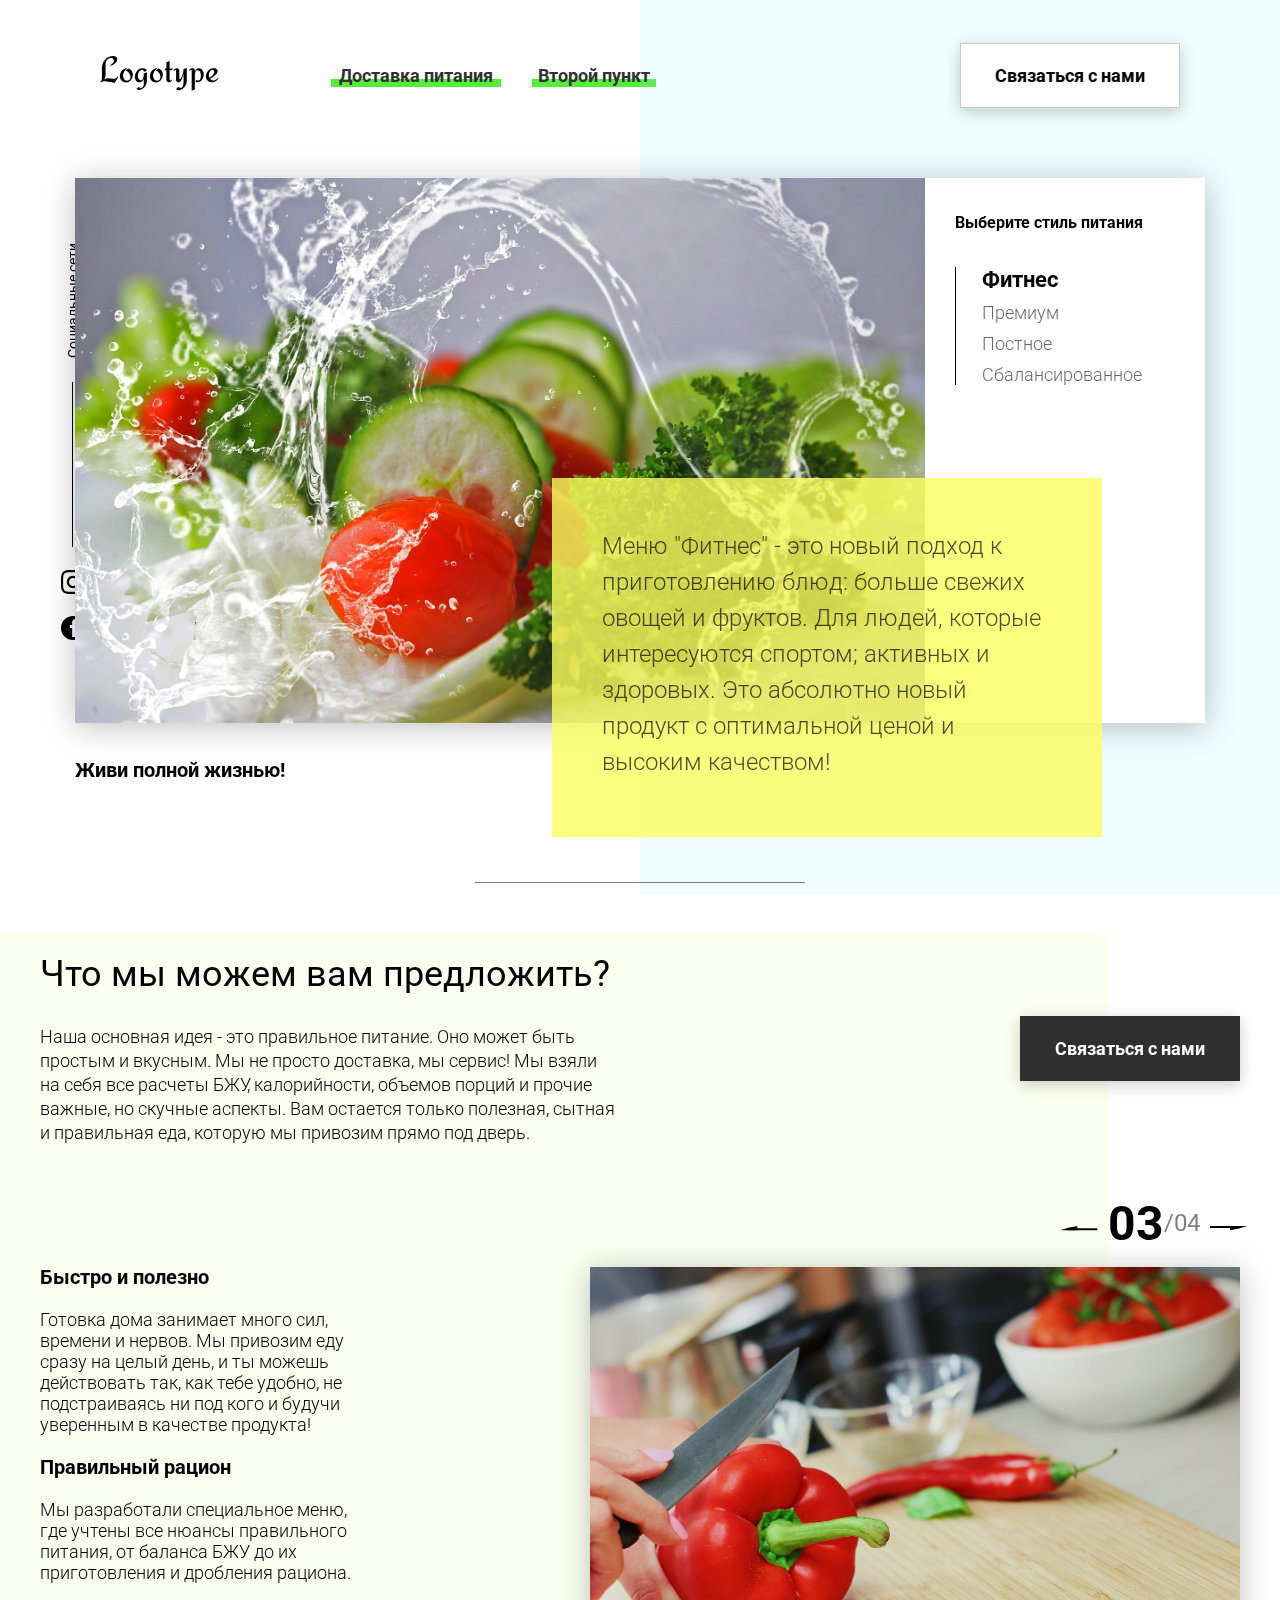
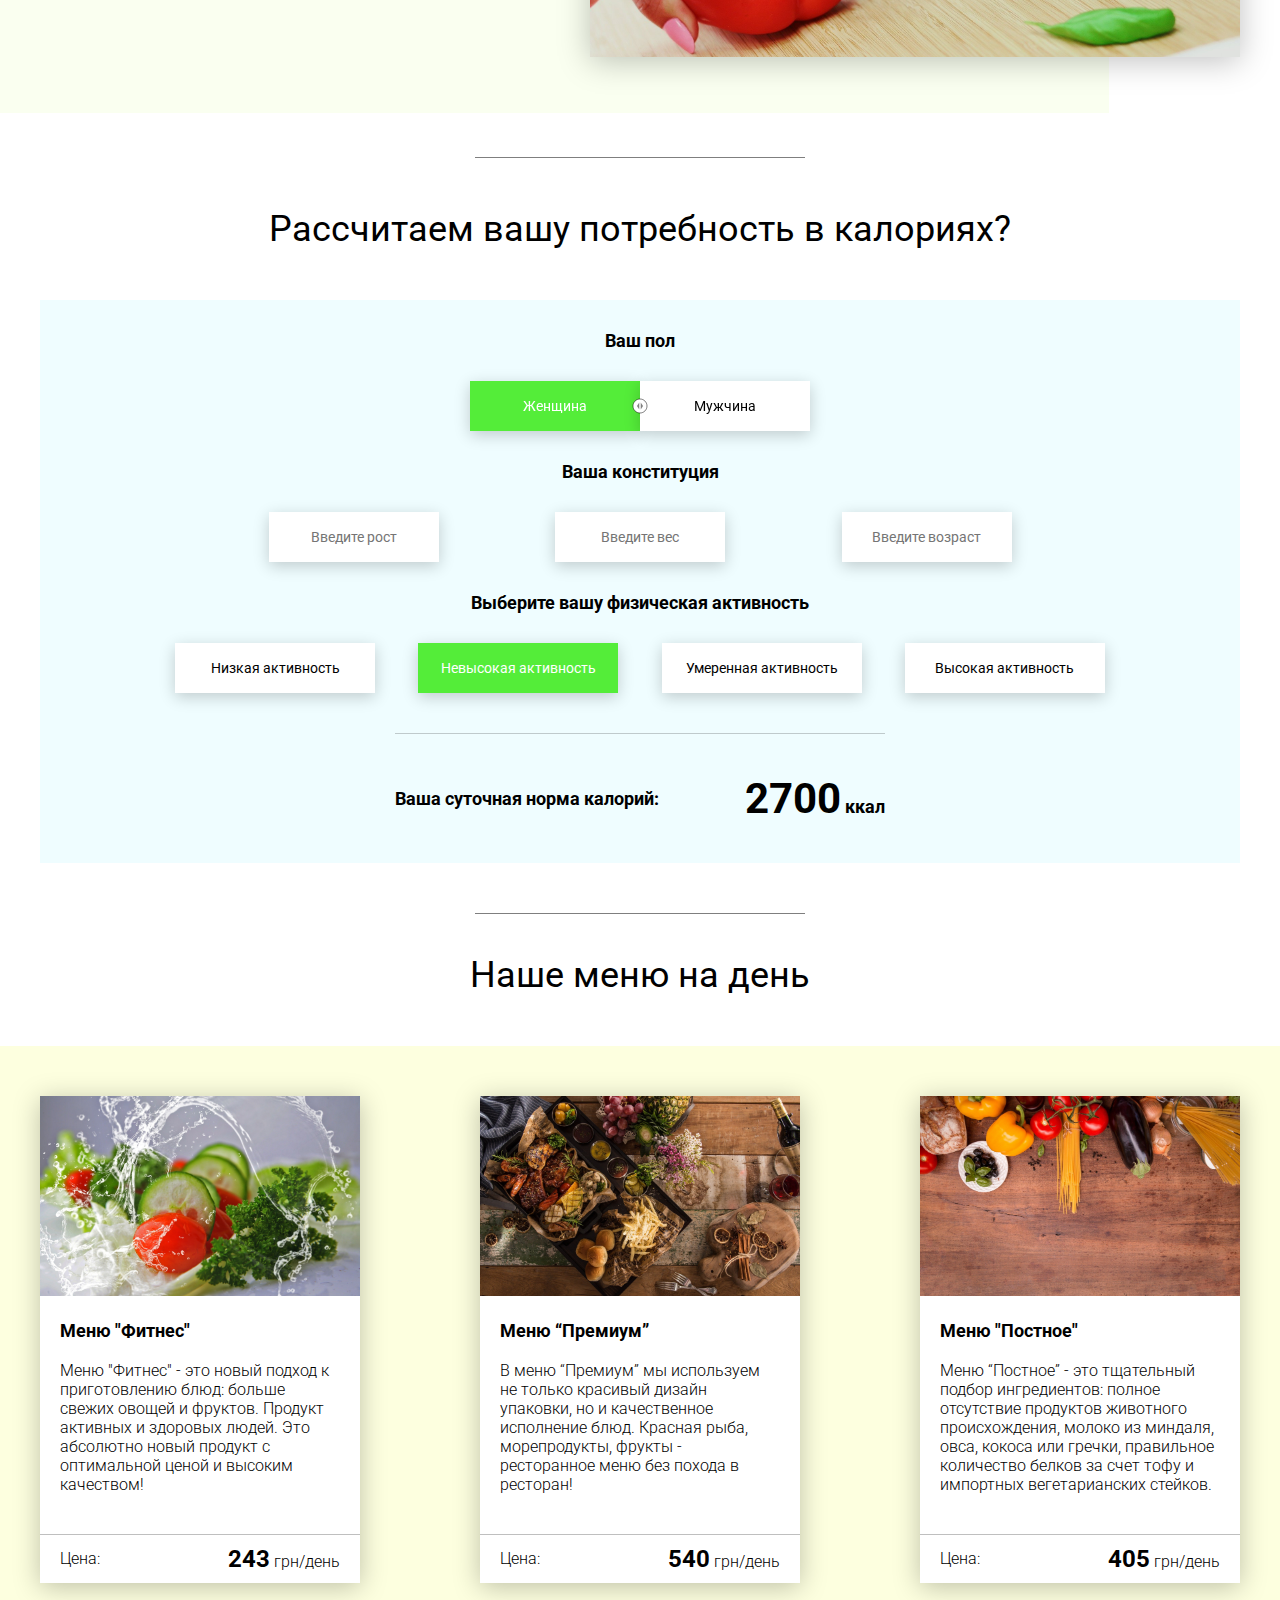
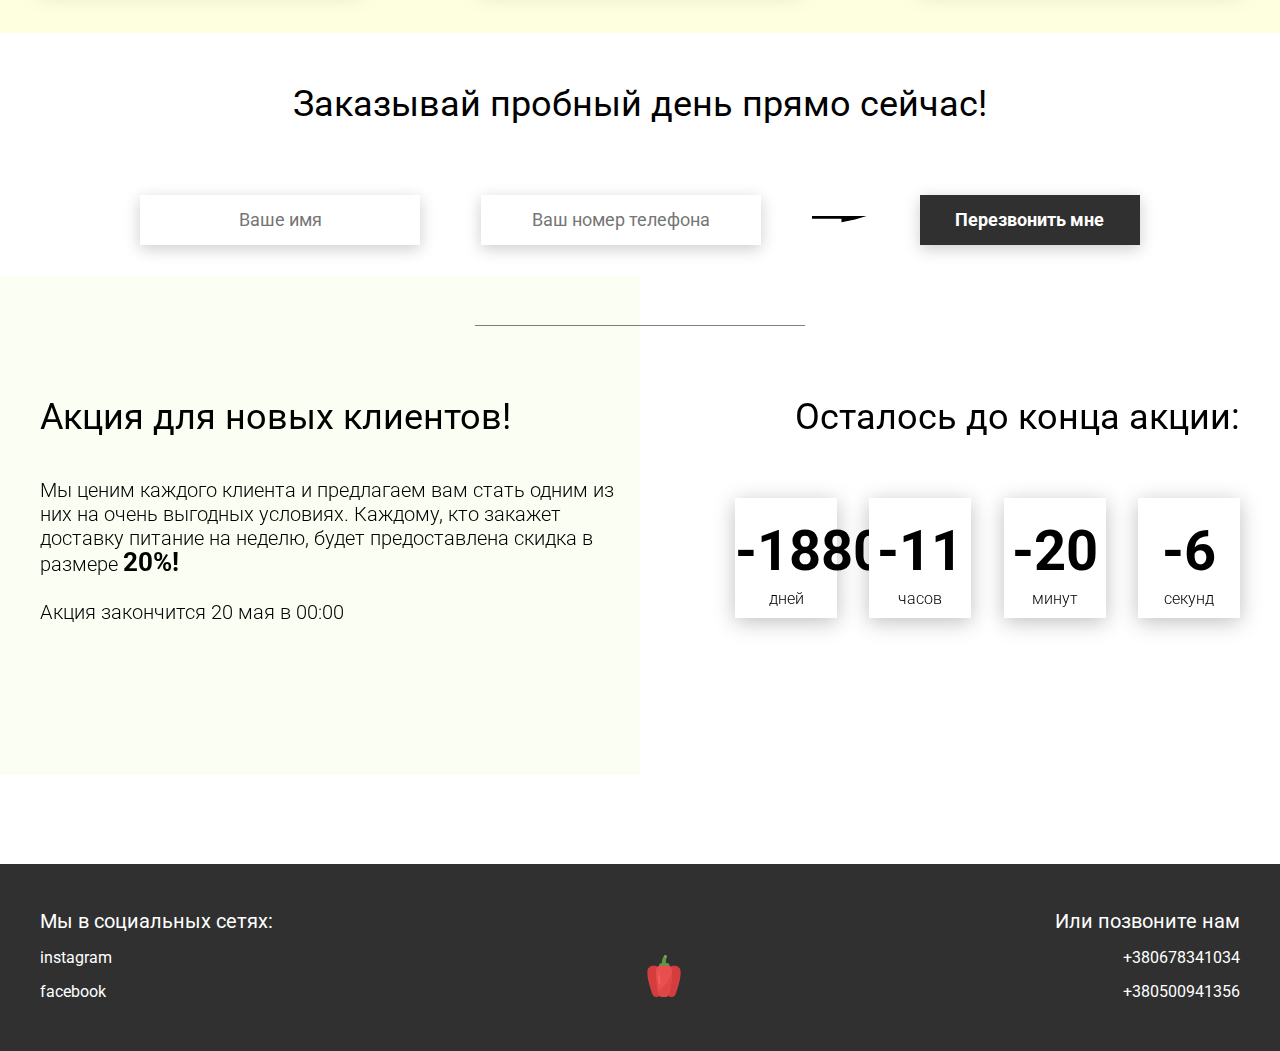
==== commit 1bc306a8: "rest operator + rest in project" ====
--- a/Tabs/tabs.html
+++ b/Tabs/tabs.html
@@ -305,5 +305,6 @@
     <script src="js/script-timer.js"></script>
     <script src="js/script-modal.js"></script>
     <script src="js/script-class.js"></script>
+    <script src="js/rest-operator.js"></script>
 </body>
 </html>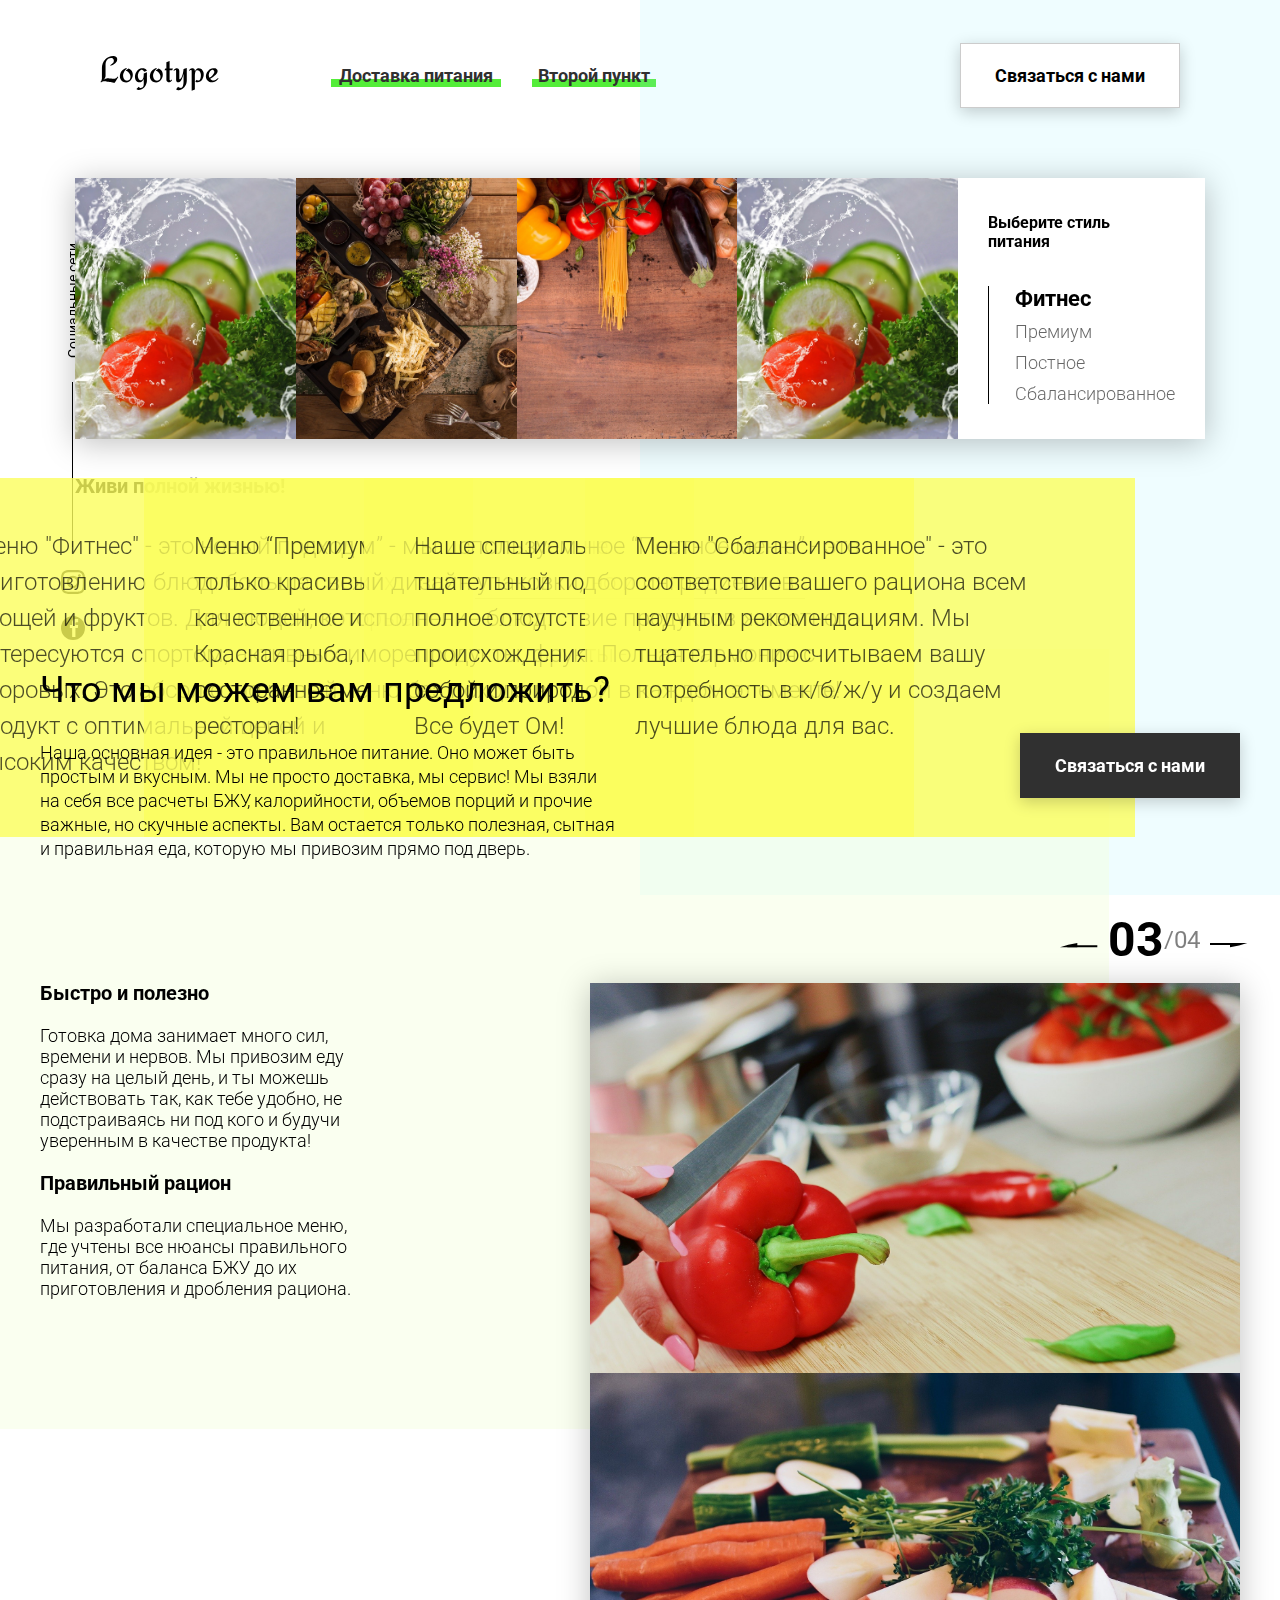
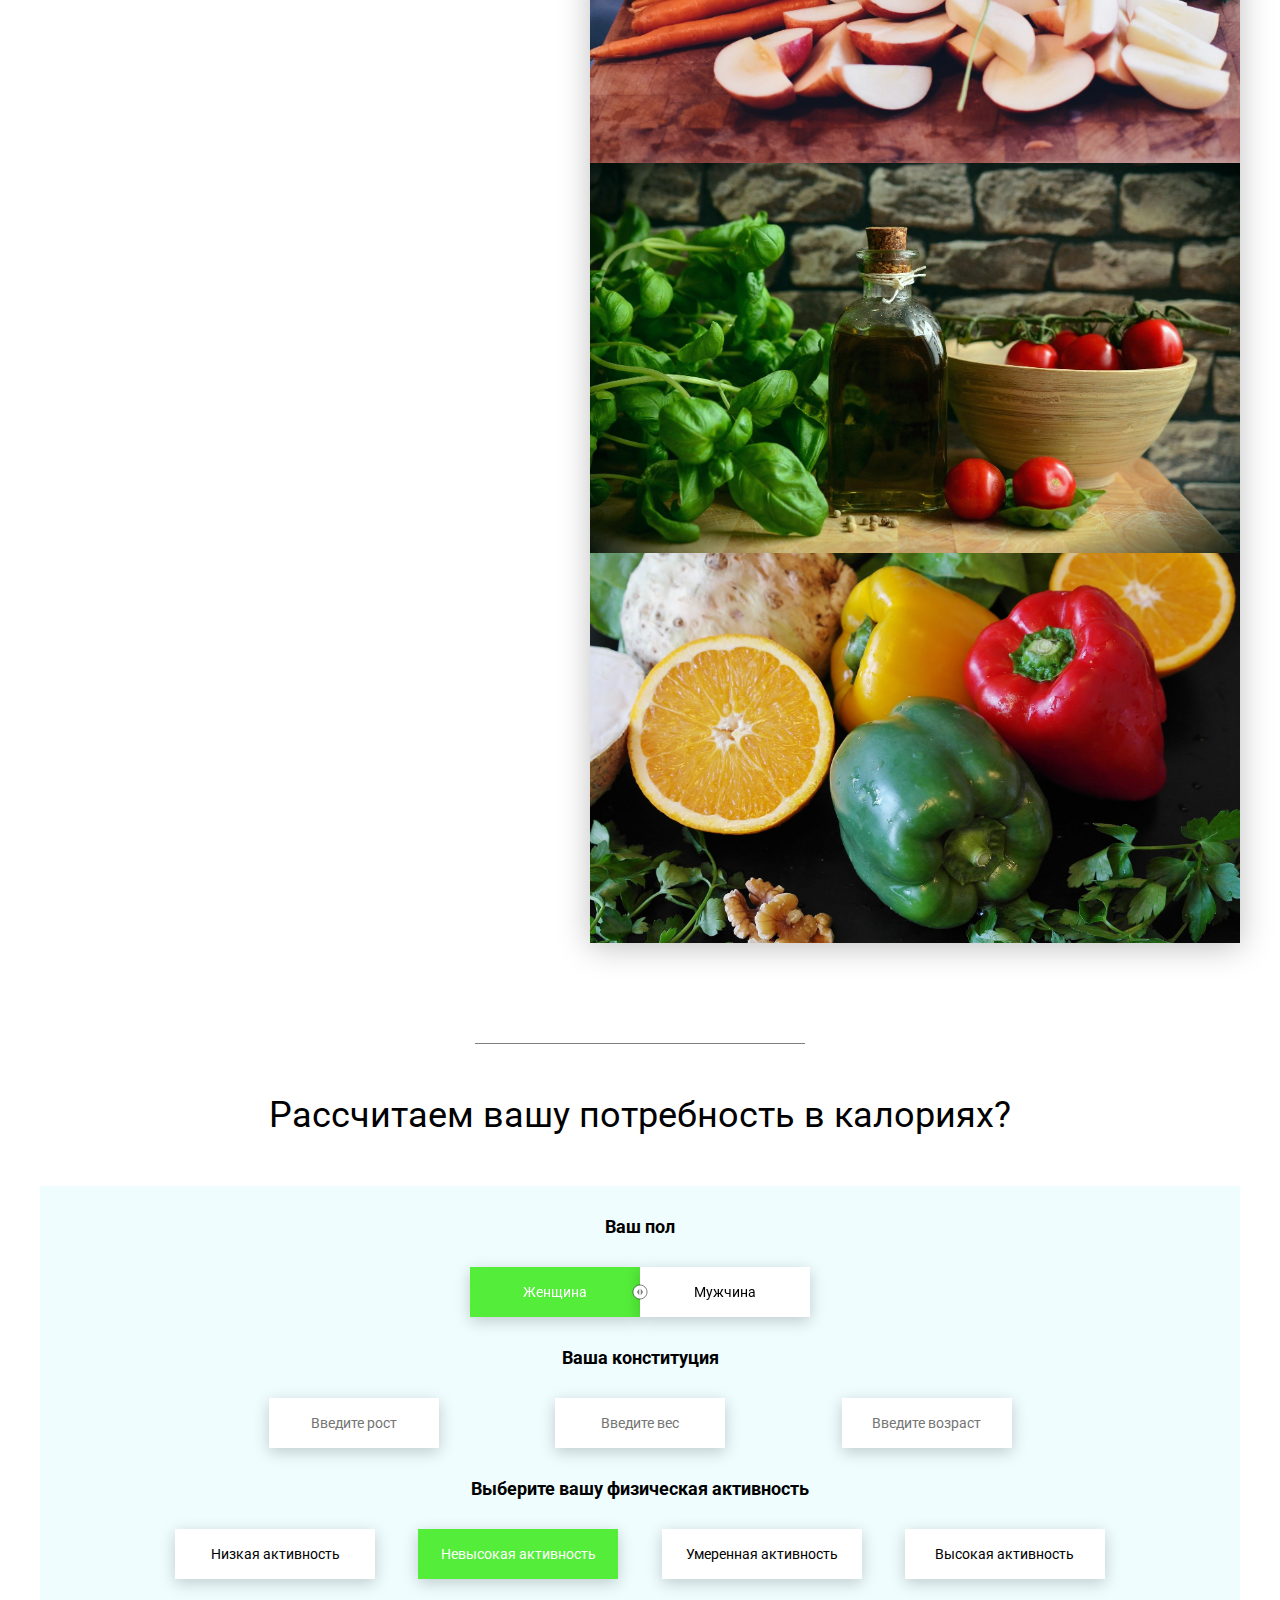
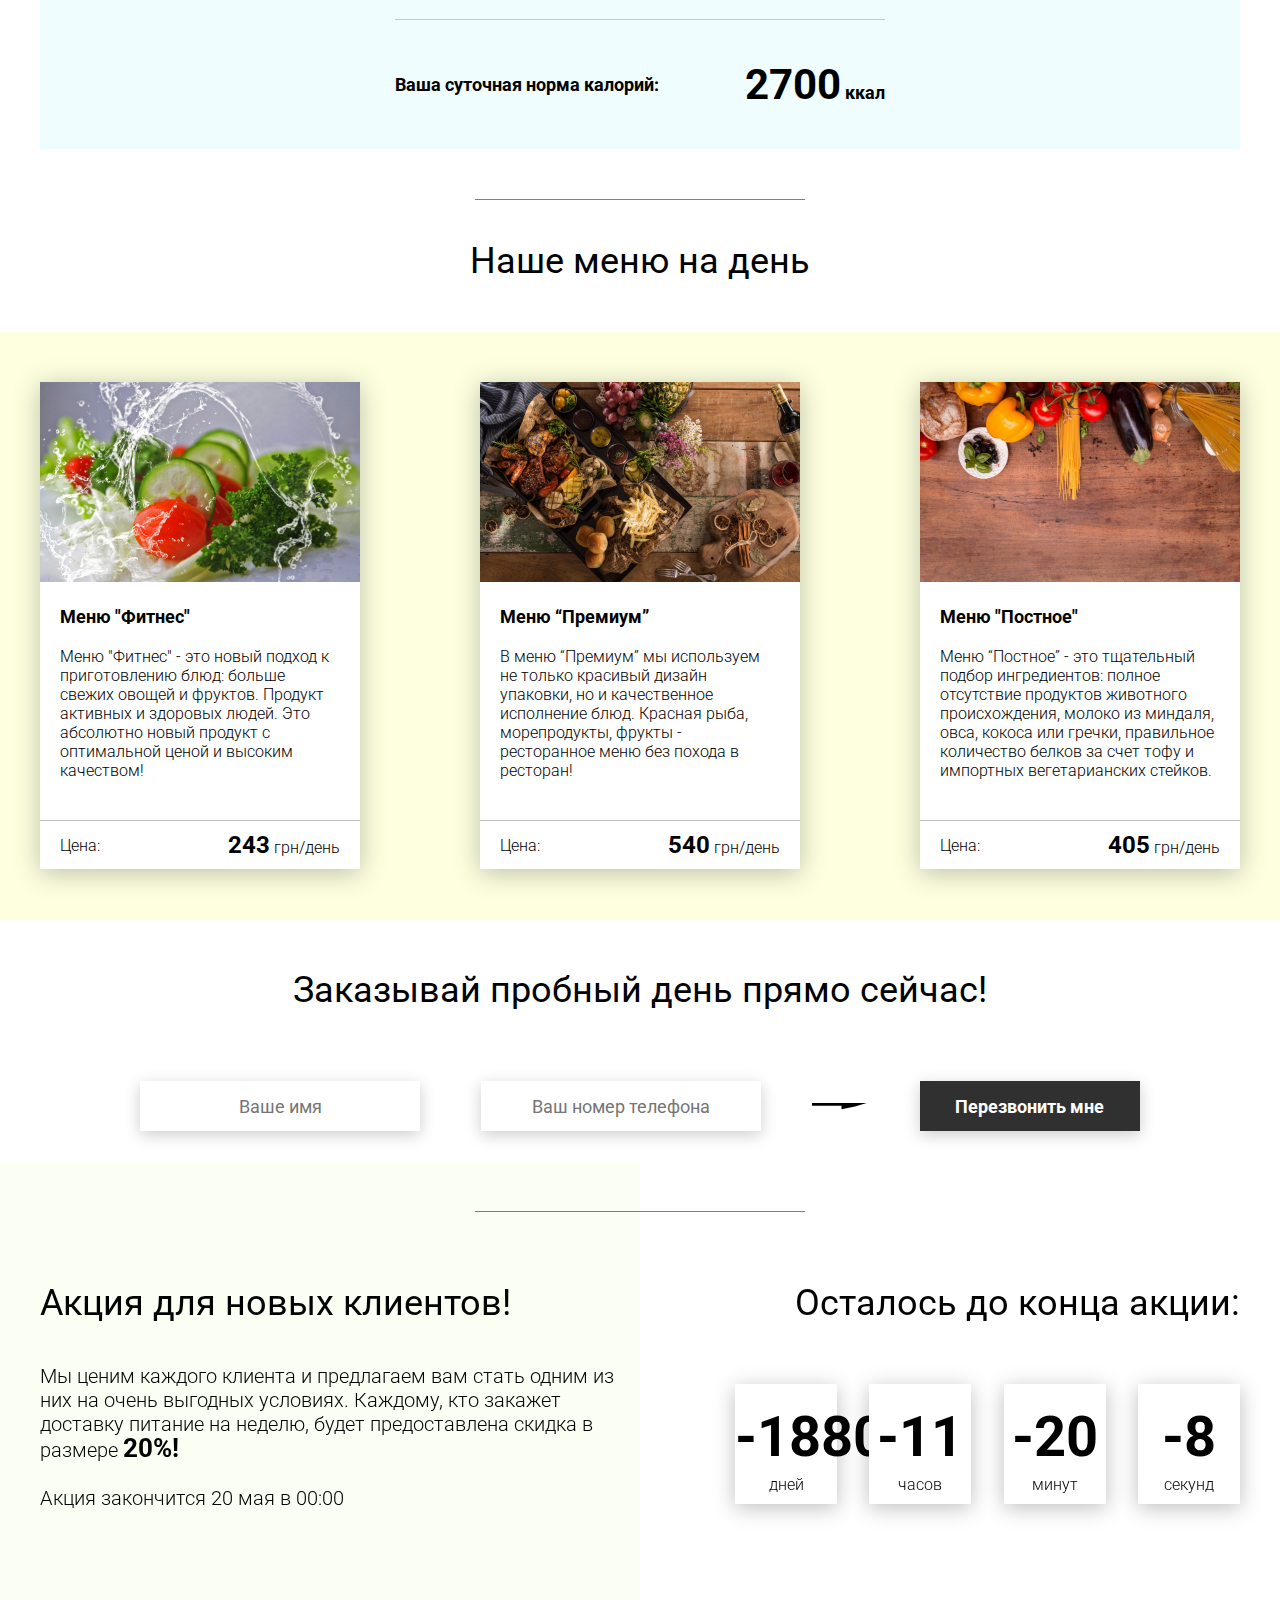
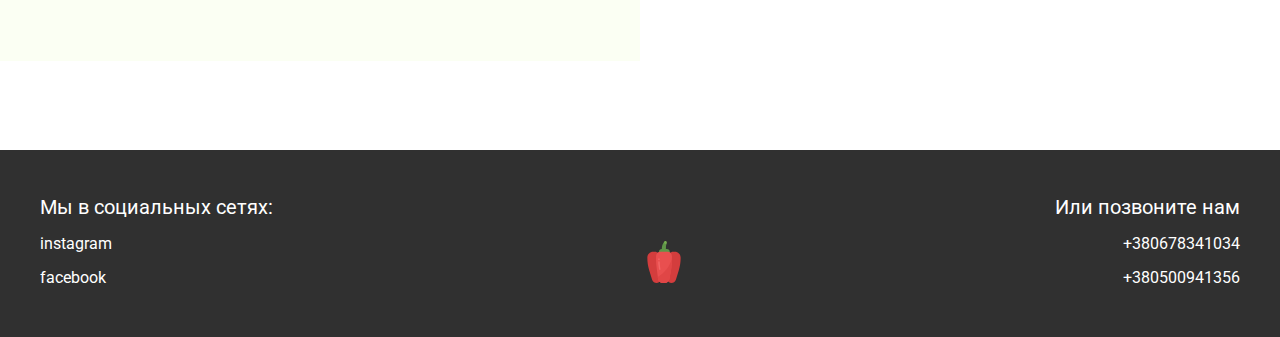
==== commit d9b561f9: "work with sliders" ====
--- a/Tabs/tabs.html
+++ b/Tabs/tabs.html
@@ -113,19 +113,22 @@
                     </div>
                 </div>
                 <div class="offer__slider-wrapper">
-                    <div class="offer__slide">
-                        <img src="img/slider/pepper.jpg" alt="pepper">
-                    </div>
-                    <!-- <div class="offer__slide">
-                        <img src="img/slider/food-12.jpg" alt="food">
-                    </div>
-                    <div class="offer__slide">
-                        <img src="img/slider/olive-oil.jpg" alt="oil">
-                    </div>
-                    <div class="offer__slide">
-                        <img src="img/slider/paprika.jpg" alt="paprika">
-                    </div> -->
-                </div>
+                    <div class="offer__slider-inner">
+                        <div class="offer__slide">
+                            <img src="img/slider/pepper.jpg" alt="pepper">
+                        </div>
+                        <div class="offer__slide">
+                            <img src="img/slider/food-12.jpg" alt="food">
+                        </div>
+                        <div class="offer__slide">
+                            <img src="img/slider/olive-oil.jpg" alt="oil">
+                        </div>
+                        <div class="offer__slide">
+                            <img src="img/slider/paprika.jpg" alt="paprika">
+                        </div>
+                    </div>
+                </div>
+                
             </div>
         </div>
     </div>
@@ -301,10 +304,13 @@
         </div>
     </div>
 
-    <script src="js/script-tabs.js"></script>
+    <!-- <script src="js/script-tabs.js"></script> -->
     <script src="js/script-timer.js"></script>
-    <script src="js/script-modal.js"></script>
+    <!-- <script src="js/script-modal.js"></script> -->
     <script src="js/script-class.js"></script>
     <script src="js/rest-operator.js"></script>
+    <script src="js/Practic-test.js"></script>
+    <!-- <script src="js/slider.js"></script> -->
+    <script src="js/slider_v2.js"></script>
 </body>
 </html>